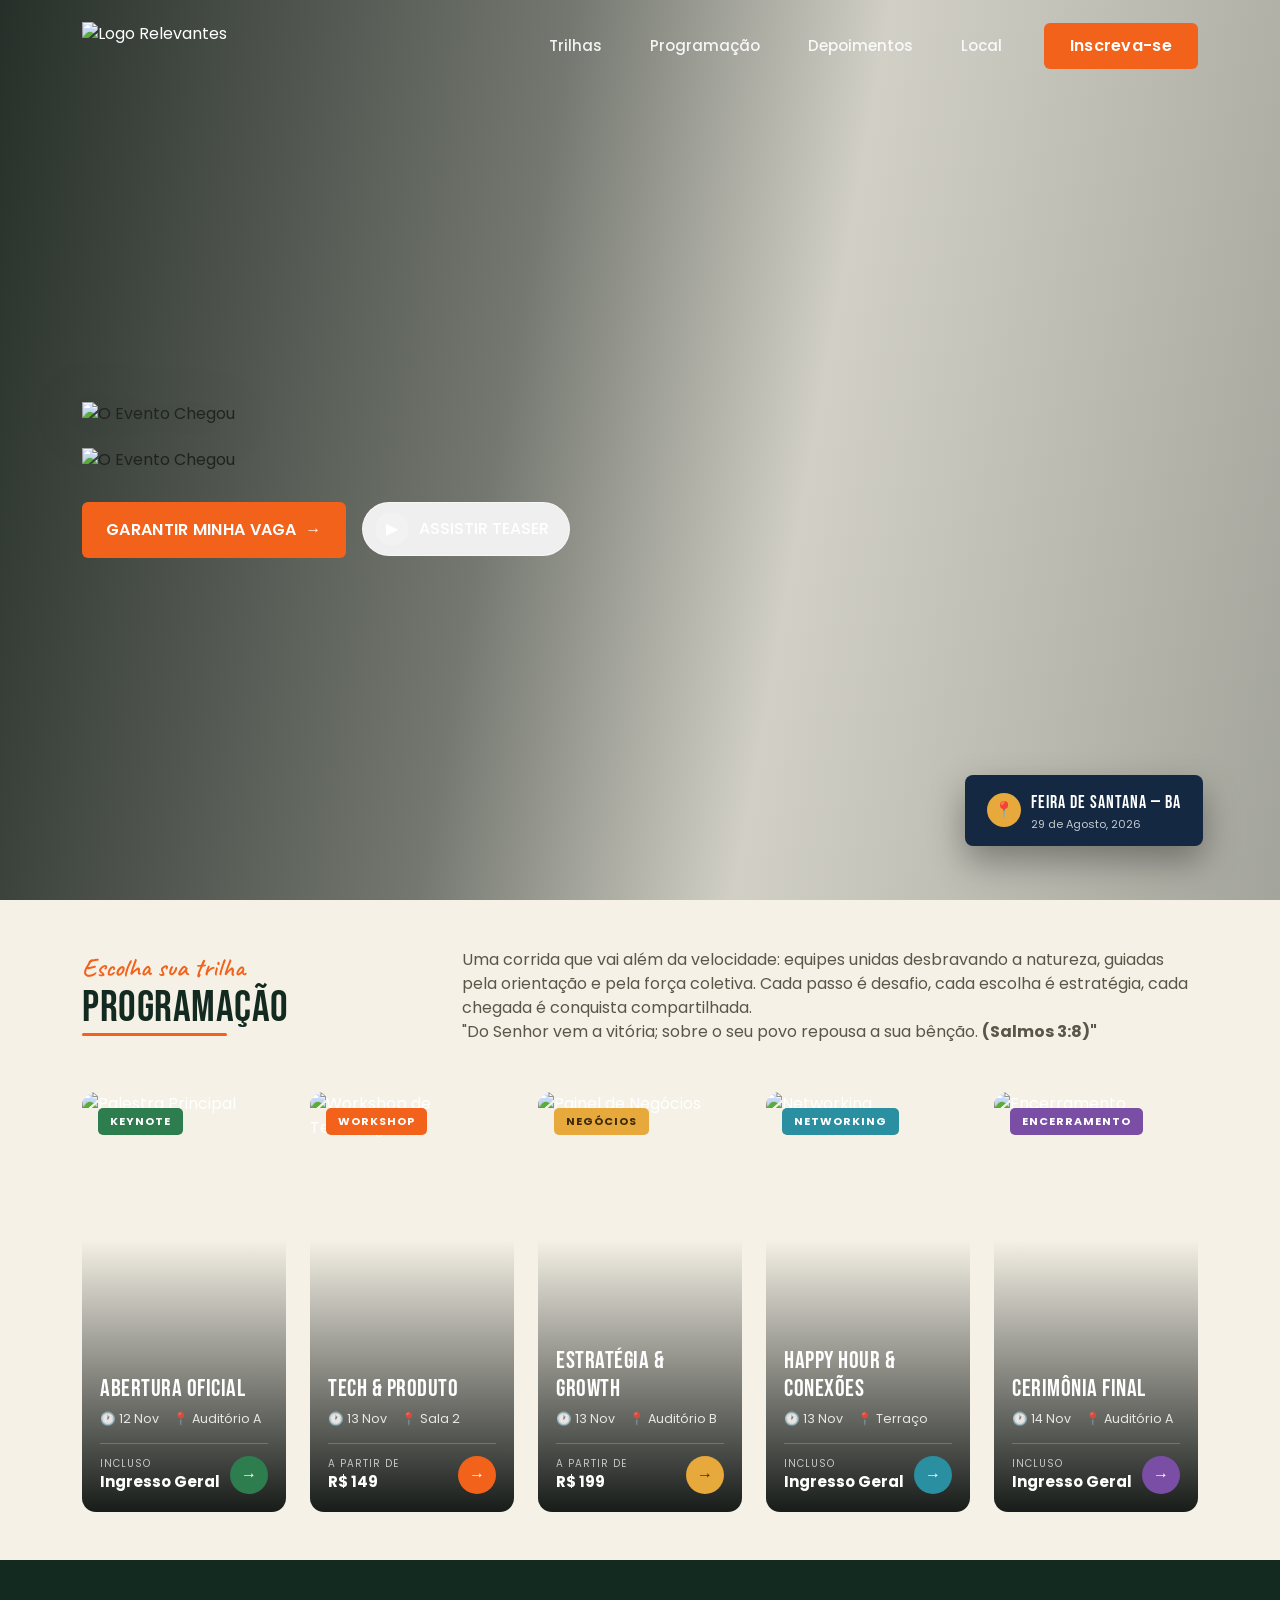
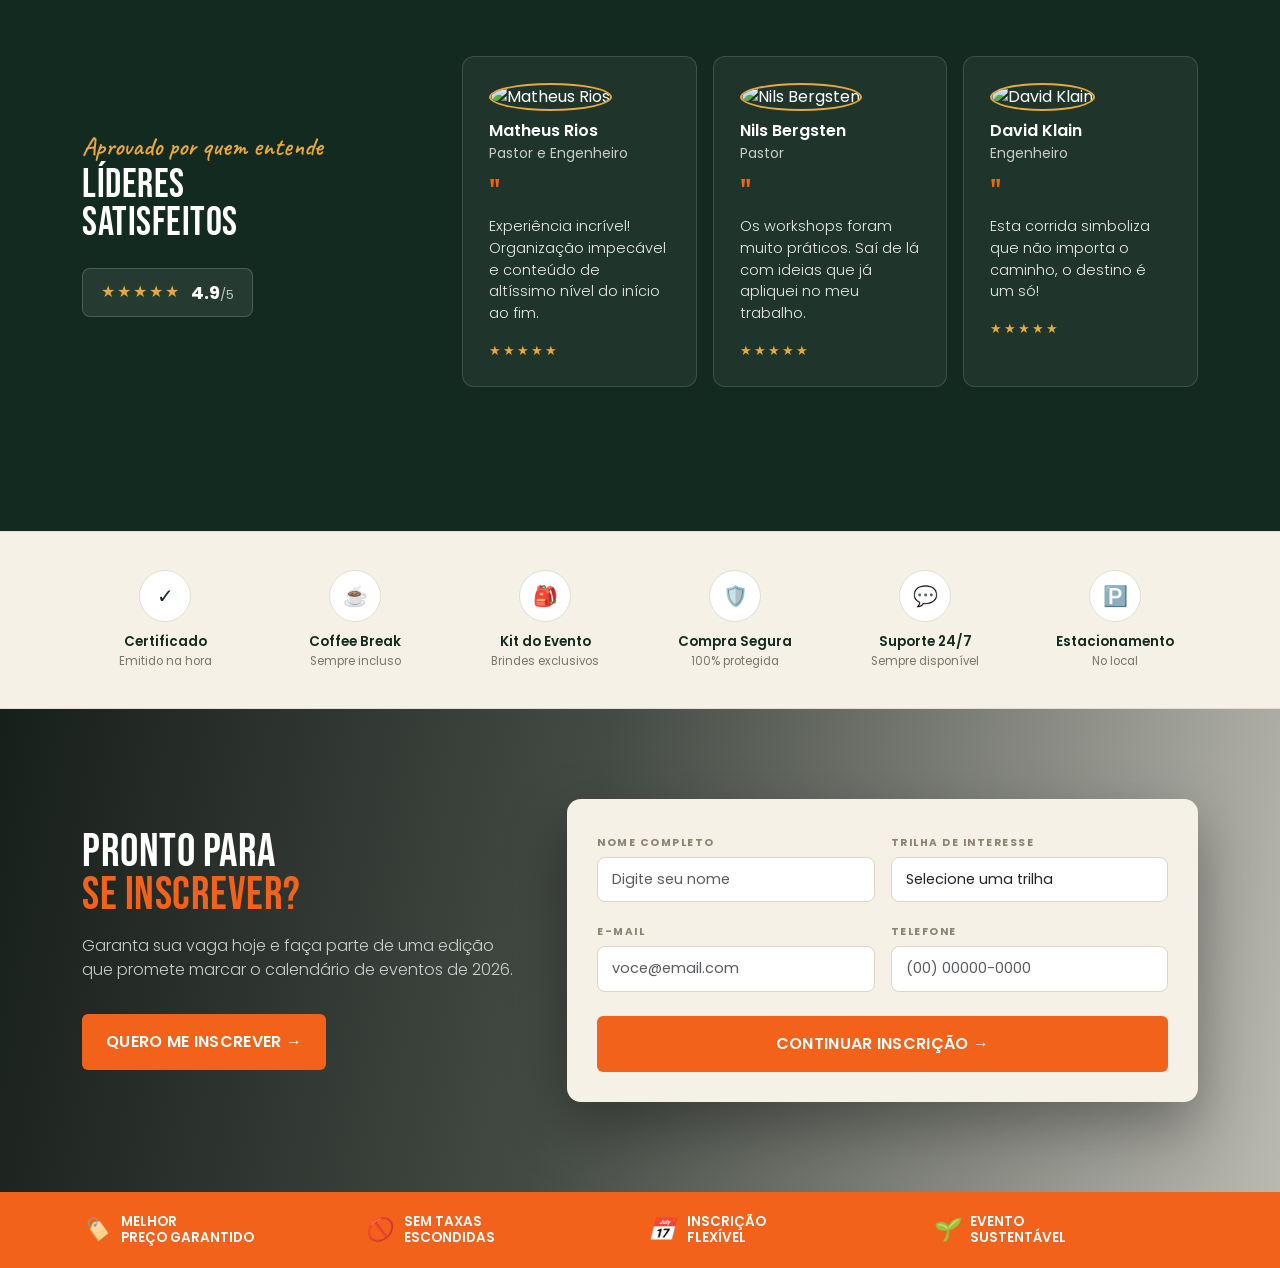
==== index.html @ 291a563e "Adiciona modal de video para o botao Assistir Teaser (play/pause automatico) e pasta assets/videos" ====
<!DOCTYPE html>
<html lang="pt-BR">

<head>
  <meta charset="UTF-8">
  <meta name="viewport" content="width=device-width, initial-scale=1.0">
  <link rel="icon" href="assets/icons/favicon32.png" type="image/x-icon">
  <title>Trilha Relevante 2026 — Inscrições Abertas</title>

  <link rel="preconnect" href="https://fonts.googleapis.com">
  <link
    href="https://fonts.googleapis.com/css2?family=Bebas+Neue&family=Poppins:ital,wght@0,300;0,400;0,500;0,600;0,700;0,800;1,500&family=Caveat:wght@600&display=swap"
    rel="stylesheet">

  <link href="https://cdn.jsdelivr.net/npm/bootstrap@5.3.3/dist/css/bootstrap.min.css" rel="stylesheet">

  <link rel="stylesheet" href="css/style.css">
</head>

<body>

  <!-- ============ NAVBAR ============ -->
  <nav class="navbar navbar-expand-lg navbar-custom">
    <div class="container d-flex align-items-center justify-content-between">
      <a href="#" class="brand-mark">
        <img src="assets/images/logo_r2_white.png" alt="Logo Relevantes" class="brand-logo">
      </a>

      <button class="navbar-toggler bg-light" type="button" data-bs-toggle="collapse" data-bs-target="#navMenu">
        <span class="navbar-toggler-icon"></span>
      </button>

      <div class="collapse navbar-collapse justify-content-end" id="navMenu">
        <ul class="navbar-nav align-items-lg-center gap-lg-1 mt-3 mt-lg-0">
          <li class="nav-item"><a class="nav-link nav-link-custom" href="#trilhas">Trilhas</a></li>
          <li class="nav-item"><a class="nav-link nav-link-custom" href="#programacao">Programação</a></li>
          <li class="nav-item"><a class="nav-link nav-link-custom" href="#depoimentos">Depoimentos</a></li>
          <li class="nav-item"><a class="nav-link nav-link-custom" href="#local">Local</a></li>
          <li class="nav-item mt-2 mt-lg-0 ms-lg-3">
            <button class="btn btn-orange" data-bs-toggle="modal" data-bs-target="#inscricaoModal">Inscreva-se</button>
          </li>
        </ul>
      </div>
    </div>
  </nav>

  <!-- ============ HERO ============ -->
  <header class="hero">

    <div class="container">
      <div class="row">
        <div class="col-lg-7">
          <img src="assets/images/title_bg.png" alt="O Evento Chegou" class="hero-title-img hero-visual-lg">
          <img src="assets/images/subtitle_bg.png" alt="O Evento Chegou" class="hero-subtitle-img hero-visual-lg">

          <div class="hero-bottom-group">
            <div class="location-pin">
              <div class="pin-dot">📍</div>
              <div>
                <div class="l1">Feira de Santana — BA</div>
                <div class="l2">29 de Agosto, 2026</div>
              </div>
            </div>
          </div>

          <div class="d-flex flex-wrap align-items-start gap-3 hero-cta-row">
            <button class="btn btn-orange px-4 py-3" data-bs-toggle="modal" data-bs-target="#inscricaoModal">
              GARANTIR MINHA VAGA &nbsp;→
            </button>
            <button type="button" class="btn-outline-cream" data-bs-toggle="modal" data-bs-target="#teaserModal">
              <span class="play-circle">▶</span> ASSISTIR TEASER
            </button>
          </div>
        </div>
      </div>
    </div>
  </header>

  <!-- ============ TRILHAS / TRACKS ============ -->
  <section id="trilhas" class="py-5 py-lg-5" style="padding-top:90px; padding-bottom:90px;">
    <div class="container">
      <div class="row align-items-end mb-5">
        <div class="col-lg-4">
          <span class="section-eyebrow">Escolha sua trilha</span>
          <h2 class="section-title">PROGRAMAÇÃO<span class="underline"></span></h2>
        </div>
        <div class="col-lg-8">
          <p class="mb-0 mt-3 mt-lg-0" style="color:#5a5648;">Uma corrida que vai além da velocidade: equipes unidas
            desbravando a natureza, guiadas pela orientação e pela força coletiva. Cada passo é desafio, cada escolha é
            estratégia, cada chegada é conquista compartilhada. <br>"Do Senhor vem a vitória; sobre o seu povo repousa a
            sua bênção. <strong>(Salmos 3:8)"</strong></p>
        </div>

      </div>

      <div class="row g-4">
        <div class="col-md-6 col-lg-4 col-xl">
          <div class="track-card">
            <img src="https://images.unsplash.com/photo-1540575467063-178a50c2df87?q=80&w=1200&auto=format&fit=crop"
              alt="Palestra Principal">
            <span class="track-tag" style="background:#2E7D4F;">KEYNOTE</span>
            <div class="track-body">
              <h4>Abertura Oficial</h4>
              <div class="track-meta"><span>🕐 12 Nov</span><span>📍 Auditório A</span></div>
              <div class="track-footer">
                <div>
                  <div class="price-label">Incluso</div>
                  <div class="price">Ingresso Geral</div>
                </div>
                <div class="track-go" style="background:#2E7D4F;">→</div>
              </div>
            </div>
          </div>
        </div>

        <div class="col-md-6 col-lg-4 col-xl">
          <div class="track-card">
            <img src="https://images.unsplash.com/photo-1531482615713-2afd69097998?q=80&w=1200&auto=format&fit=crop"
              alt="Workshop de Tecnologia">
            <span class="track-tag" style="background:var(--orange);">WORKSHOP</span>
            <div class="track-body">
              <h4>Tech & Produto</h4>
              <div class="track-meta"><span>🕐 13 Nov</span><span>📍 Sala 2</span></div>
              <div class="track-footer">
                <div>
                  <div class="price-label">A partir de</div>
                  <div class="price">R$ 149</div>
                </div>
                <div class="track-go" style="background:var(--orange);">→</div>
              </div>
            </div>
          </div>
        </div>

        <div class="col-md-6 col-lg-4 col-xl">
          <div class="track-card">
            <img src="https://images.unsplash.com/photo-1556761175-b413da4baf72?q=80&w=1200&auto=format&fit=crop"
              alt="Painel de Negócios">
            <span class="track-tag" style="background:var(--gold); color:#3a2c08;">NEGÓCIOS</span>
            <div class="track-body">
              <h4>Estratégia & Growth</h4>
              <div class="track-meta"><span>🕐 13 Nov</span><span>📍 Auditório B</span></div>
              <div class="track-footer">
                <div>
                  <div class="price-label">A partir de</div>
                  <div class="price">R$ 199</div>
                </div>
                <div class="track-go" style="background:var(--gold); color:#3a2c08;">→</div>
              </div>
            </div>
          </div>
        </div>

        <div class="col-md-6 col-lg-4 col-xl">
          <div class="track-card">
            <img src="https://images.unsplash.com/photo-1517245386807-bb43f82c33c4?q=80&w=1200&auto=format&fit=crop"
              alt="Networking">
            <span class="track-tag" style="background:#2A8FA0;">NETWORKING</span>
            <div class="track-body">
              <h4>Happy Hour & Conexões</h4>
              <div class="track-meta"><span>🕐 13 Nov</span><span>📍 Terraço</span></div>
              <div class="track-footer">
                <div>
                  <div class="price-label">Incluso</div>
                  <div class="price">Ingresso Geral</div>
                </div>
                <div class="track-go" style="background:#2A8FA0;">→</div>
              </div>
            </div>
          </div>
        </div>

        <div class="col-md-6 col-lg-4 col-xl">
          <div class="track-card">
            <img src="https://images.unsplash.com/photo-1475721027785-f74eccf877e2?q=80&w=1200&auto=format&fit=crop"
              alt="Encerramento">
            <span class="track-tag" style="background:#7B4EA6;">ENCERRAMENTO</span>
            <div class="track-body">
              <h4>Cerimônia Final</h4>
              <div class="track-meta"><span>🕐 14 Nov</span><span>📍 Auditório A</span></div>
              <div class="track-footer">
                <div>
                  <div class="price-label">Incluso</div>
                  <div class="price">Ingresso Geral</div>
                </div>
                <div class="track-go" style="background:#7B4EA6;">→</div>
              </div>
            </div>
          </div>
        </div>
      </div>
    </div>
  </section>

  <!-- ============ TRUST / DEPOIMENTOS ============ -->
  <section id="depoimentos" class="trust-section py-5">
    <div class="inner container py-5">
      <div class="row align-items-center mb-5">
        <div class="col-lg-4 mb-4 mb-lg-0">
          <span class="section-eyebrow" style="color:var(--gold);">Aprovado por quem entende</span>
          <h2 class="display-font" style="font-size:40px;">LÍDERES<br>SATISFEITOS</h2>
          <div class="trust-rating">
            <span class="stars">★★★★★</span>
            <span class="score">4.9<small>/5</small></span>
          </div>
        </div>

        <div class="col-lg-8">
          <div class="row g-3">
            <div class="col-md-4">
              <div class="testi-card">
                <img src="assets/images/img_2.jpg" alt="Matheus Rios">
                <div class="fw-semibold mt-2">Matheus Rios</div>
                <div class="small opacity-75">Pastor e Engenheiro</div>
                <span class="quote-mark">"</span>
                <p>Experiência incrível! Organização impecável e conteúdo de altíssimo nível do início ao fim.</p>
                <div class="stars-sm">★★★★★</div>
              </div>
            </div>
            <div class="col-md-4">
              <div class="testi-card">
                <img src="assets/images/img_3.jpg" alt="Nils Bergsten">
                <div class="fw-semibold mt-2">Nils Bergsten</div>
                <div class="small opacity-75">Pastor</div>
                <span class="quote-mark">"</span>
                <p>Os workshops foram muito práticos. Saí de lá com ideias que já apliquei no meu trabalho.</p>
                <div class="stars-sm">★★★★★</div>
              </div>
            </div>
            <div class="col-md-4">
              <div class="testi-card">
                <img src="assets/images/img_1.png" alt="David Klain">
                <div class="fw-semibold mt-2">David Klain</div>
                <div class="small opacity-75">Engenheiro</div>
                <span class="quote-mark">"</span>
                <p>Esta corrida simboliza que não importa o caminho, o destino é um só!</p>
                <div class="stars-sm">★★★★★</div>
              </div>
            </div>
          </div>
        </div>
      </div>
    </div>
  </section>

  <!-- ============ INFO BAR ============ -->
  <section class="info-bar">
    <div class="container">
      <div class="row g-4 text-center">
        <div class="col-6 col-md-2">
          <div class="info-item">
            <div class="ic">✓</div>
            <div class="lbl">Certificado</div>
            <div class="sub">Emitido na hora</div>
          </div>
        </div>
        <div class="col-6 col-md-2">
          <div class="info-item">
            <div class="ic">☕</div>
            <div class="lbl">Coffee Break</div>
            <div class="sub">Sempre incluso</div>
          </div>
        </div>
        <div class="col-6 col-md-2">
          <div class="info-item">
            <div class="ic">🎒</div>
            <div class="lbl">Kit do Evento</div>
            <div class="sub">Brindes exclusivos</div>
          </div>
        </div>
        <div class="col-6 col-md-2">
          <div class="info-item">
            <div class="ic">🛡️</div>
            <div class="lbl">Compra Segura</div>
            <div class="sub">100% protegida</div>
          </div>
        </div>
        <div class="col-6 col-md-2">
          <div class="info-item">
            <div class="ic">💬</div>
            <div class="lbl">Suporte 24/7</div>
            <div class="sub">Sempre disponível</div>
          </div>
        </div>
        <div class="col-6 col-md-2">
          <div class="info-item">
            <div class="ic">🅿️</div>
            <div class="lbl">Estacionamento</div>
            <div class="sub">No local</div>
          </div>
        </div>
      </div>
    </div>
  </section>

  <!-- ============ FINAL CTA ============ -->
  <section id="local" class="final-cta">
    <div class="container">
      <div class="row align-items-center g-5">
        <div class="col-lg-5">
          <h2>PRONTO PARA<br><span class="accent">SE INSCREVER?</span></h2>
          <p class="opacity-75 mt-3" style="font-weight:300;">Garanta sua vaga hoje e faça parte de uma edição que
            promete marcar o calendário de eventos de 2026.</p>
          <button class="btn btn-orange px-4 py-3 mt-3" data-bs-toggle="modal" data-bs-target="#inscricaoModal">
            QUERO ME INSCREVER →
          </button>
        </div>

        <div class="col-lg-7">
          <div class="register-panel">
            <div class="row g-3">
              <div class="col-md-6">
                <label>Nome completo</label>
                <input type="text" class="form-control" placeholder="Digite seu nome">
              </div>
              <div class="col-md-6">
                <label>Trilha de interesse</label>
                <select class="form-select">
                  <option selected>Selecione uma trilha</option>
                  <option>Keynote — Abertura Oficial</option>
                  <option>Workshop — Tech & Produto</option>
                  <option>Negócios — Estratégia & Growth</option>
                  <option>Networking — Happy Hour</option>
                </select>
              </div>
              <div class="col-md-6">
                <label>E-mail</label>
                <input type="email" class="form-control" placeholder="voce@email.com">
              </div>
              <div class="col-md-6">
                <label>Telefone</label>
                <input type="tel" class="form-control" placeholder="(00) 00000-0000">
              </div>
              <div class="col-12">
                <button type="button" class="btn btn-orange w-100 py-3 mt-2" data-bs-toggle="modal"
                  data-bs-target="#inscricaoModal">
                  CONTINUAR INSCRIÇÃO →
                </button>
              </div>
            </div>
          </div>
        </div>
      </div>
    </div>
  </section>

  <!-- ============ FOOTER STRIP ============ -->
  <footer class="footer-strip">
    <div class="container">
      <div class="row g-3">
        <div class="col-6 col-md-3">
          <div class="fs-item"><i>🏷️</i> MELHOR<br>PREÇO GARANTIDO</div>
        </div>
        <div class="col-6 col-md-3">
          <div class="fs-item"><i>🚫</i> SEM TAXAS<br>ESCONDIDAS</div>
        </div>
        <div class="col-6 col-md-3">
          <div class="fs-item"><i>📅</i> INSCRIÇÃO<br>FLEXÍVEL</div>
        </div>
        <div class="col-6 col-md-3">
          <div class="fs-item"><i>🌱</i> EVENTO<br>SUSTENTÁVEL</div>
        </div>
      </div>
    </div>
  </footer>

  <!-- ============ MODAL: INSCRIÇÃO ============ -->
  <div class="modal fade" id="inscricaoModal" tabindex="-1" aria-hidden="true">
    <div class="modal-dialog modal-dialog-centered modal-lg">
      <div class="modal-content event-modal">
        <div class="modal-header-custom d-flex justify-content-between align-items-start">
          <div>
            <h3>GARANTA SUA VAGA</h3>
            <p>Preencha os dados abaixo para concluir sua inscrição na Corrida Relevante.</p>
          </div>
          <button type="button" class="btn-close" data-bs-dismiss="modal" aria-label="Fechar"></button>
        </div>

        <div class="modal-body-custom">

          <div class="alert alert-success" id="successAlert">
            Inscrição enviada com sucesso! Em breve você receberá a confirmação por e-mail.
          </div>

          <form id="formInscricao" class="row g-3" novalidate>
            <div class="col-md-6">
              <label>Nome completo</label>
              <input type="text" class="form-control" name="nome" required>
              <div class="invalid-feedback">Informe seu nome completo.</div>
            </div>
            <div class="col-md-6">
              <label>E-mail</label>
              <input type="email" class="form-control" name="email" required>
              <div class="invalid-feedback">Informe um e-mail válido.</div>
            </div>
            <div class="col-md-6">
              <label>Telefone / WhatsApp</label>
              <input type="tel" class="form-control" name="telefone" placeholder="(00) 00000-0000" required>
              <div class="invalid-feedback">Informe um telefone válido.</div>
            </div>
            <div class="col-md-6">
              <label>Conexão</label>
              <input type="text" class="form-control" name="empresa">
            </div>
            <div class="col-md-6">
              <label>Trilha de interesse</label>
              <select class="form-select" name="trilha" required>
                <option value="" selected disabled>Selecione uma trilha</option>
                <option>Keynote — Abertura Oficial</option>
                <option>Workshop — Tech & Produto</option>
                <option>Negócios — Estratégia & Growth</option>
                <option>Networking — Happy Hour</option>
                <option>Cerimônia de Encerramento</option>
              </select>
              <div class="invalid-feedback">Selecione uma trilha.</div>
            </div>
            <div class="col-md-6">
              <label>Como conheceu o evento?</label>
              <select class="form-select" name="origem">
                <option value="" selected disabled>Selecione uma opção</option>
                <option>Instagram</option>
                <option>LinkedIn</option>
                <option>Indicação de amigo</option>
                <option>Google</option>
                <option>Outro</option>
              </select>
            </div>
            <div class="col-12">
              <label>Mensagem (opcional)</label>
              <textarea class="form-control" name="mensagem" rows="2"
                placeholder="Conte um pouco sobre suas expectativas para o evento"></textarea>
            </div>
            <div class="col-12">
              <div class="form-check">
                <input class="form-check-input" type="checkbox" id="termos" required>
                <label class="form-check-label" for="termos">
                  Concordo em receber comunicações sobre o evento e aceito os termos de uso.
                </label>
                <div class="invalid-feedback">É necessário aceitar os termos para continuar.</div>
              </div>
            </div>
            <div class="col-12">
              <button type="submit" class="btn btn-orange w-100 py-3 fw-semibold">
                CONFIRMAR INSCRIÇÃO →
              </button>
            </div>
          </form>
        </div>
      </div>
    </div>
  </div>

  <!-- ============ MODAL: TEASER (VÍDEO) ============ -->
  <div class="modal fade" id="teaserModal" tabindex="-1" aria-hidden="true">
    <div class="modal-dialog modal-dialog-centered modal-xl">
      <div class="modal-content teaser-modal">
        <button type="button" class="btn-close teaser-close" data-bs-dismiss="modal" aria-label="Fechar"></button>
        <div class="ratio ratio-16x9">
          <video
            id="teaserVideo"
            controls
            playsinline
            preload="metadata"
            poster="assets/images/teaser_thumb.jpg">
            <source src="assets/videos/teaser.mp4" type="video/mp4">
            Seu navegador não suporta vídeo em HTML5.
          </video>
        </div>
      </div>
    </div>
  </div>

  <script src="https://cdn.jsdelivr.net/npm/bootstrap@5.3.3/dist/js/bootstrap.bundle.min.js"></script>
  <script src="js/config.js"></script>
  <script src="js/script.js"></script>

</body>

</html>
---- css/style.css ----
:root{
    --forest:#132A20;
    --forest-2:#0E2119;
    --blue-forrest: #142841;
    --cream:#F5F1E6;
    --orange:#F2621A;
    --orange-dark:#D9520F;
    --gold:#E7A83C;
    --charcoal:#20241F;
    --line: rgba(255,255,255,.14);
  }

  *{box-sizing:border-box;}

  body{
    font-family:'Poppins', sans-serif;
    color:var(--charcoal);
    background:var(--cream);
    overflow-x:hidden;
  }

  h1,h2,h3, .display-font{
    font-family:'Bebas Neue', sans-serif;
    letter-spacing:.5px;
    line-height:.95;
  }

  .script-font{
    font-family:'Caveat', cursive;
  }

  a{ text-decoration:none; }

  /* ===== NAVBAR ===== */
  .navbar-custom{
    position:absolute;
    top:0; left:0; right:0;
    z-index:50;
    padding:22px 0;
  }
  .navbar-custom .container{
    position:relative;
  }
  .navbar-custom .brand-mark{
    display:flex; align-items:center; gap:10px;
    color:#fff;
  }
  .navbar-custom .brand-logo{
    height:48px;
    width:auto;
    object-fit:contain;
  }
  .nav-link-custom{
    color:#fff !important;
    font-weight:500;
    font-size:15px;
    margin:0 14px;
    opacity:.9;
    transition:.2s;
  }
  .nav-link-custom:hover{ opacity:1; color:var(--gold) !important; }

  .btn-orange{
    background:var(--orange);
    border:none;
    color:#fff;
    font-weight:600;
    padding:11px 26px;
    border-radius:6px;
    transition:.25s;
    letter-spacing:.3px;
  }
  .btn-orange:hover{ background:var(--orange-dark); color:#fff; transform:translateY(-1px); }

  .btn-outline-cream{
    border:1.5px solid rgba(255,255,255,.55);
    color:#fff;
    border-radius:50px;
    padding:9px 20px 9px 12px;
    font-weight:500;
    display:inline-flex;
    align-items:center;
    gap:10px;
    transition:.25s;
  }
  .btn-outline-cream:hover{ border-color:#fff; background:rgba(255,255,255,.08); color:#fff; }
  .play-circle{
    width:34px; height:34px; border-radius:50%;
    background:rgba(255,255,255,.15);
    display:flex; align-items:center; justify-content:center;
  }

  /* ===== HERO ===== */
  .hero{
    position:relative;
    min-height:100vh;
    background:
      linear-gradient(100deg, rgba(10,20,15,.88) 0%, rgba(10,20,15,.55) 40%, rgba(10,20,15,.15) 62%, rgba(10,20,15,.35) 100%),
      url('../assets/images/bg_header2.gif') center/cover no-repeat;
    display:flex;
    align-items:center;
    padding-top:120px;
    padding-bottom:60px;
  }

  .hero-badge{
    position:absolute;
    top:130px; right:6%;
    width:150px; height:150px;
    background:var(--orange);
    border-radius:50%;
    display:flex; align-items:center; justify-content:center;
    text-align:center;
    color:#fff;
    font-family:'Bebas Neue', sans-serif;
    font-size:24px;
    line-height:1.05;
    transform:rotate(-8deg);
    box-shadow:0 15px 35px rgba(0,0,0,.35);
  }
  .hero-badge span{ font-family:'Poppins',sans-serif; font-size:11px; letter-spacing:2px; font-weight:600; display:block; margin-bottom:2px;}

  .hero-title-img{
    max-width:100%;
    width:clamp(320px, 42vw, 620px);
    height:auto;
    display:block;
    filter:drop-shadow(0 4px 24px rgba(0,0,0,.3));
    margin-bottom:0;
  }
  .hero-subtitle-img{
    max-width:100%;
    width:clamp(260px, 30vw, 420px);
    height:auto;
    display:block;
    margin:22px 0 30px;
  }

  /* Imagens do título/subtítulo do hero: visíveis só em telas grandes (>=992px) */
  .hero-visual-lg{ display:none; }

  @media (min-width:992px){
    .hero-visual-lg{ display:block; }
  }

  .hero-feature{
    display:flex; align-items:flex-start; gap:10px;
    color:#fff;
    max-width:210px;
  }
  .hero-feature .icon-ring{
    width:38px; height:38px;
    border:1.5px solid rgba(255,255,255,.5);
    border-radius:50%;
    display:flex; align-items:center; justify-content:center;
    flex-shrink:0;
    font-size:15px;
  }
  .hero-feature .ft-title{ font-weight:600; font-size:14px; }
  .hero-feature .ft-sub{ font-size:12px; opacity:.75; }

  .location-pin{
    position:absolute;
    bottom:6%; right:6%;
    background:var(--blue-forrest);
    color:#fff;
    padding:14px 22px;
    border-radius:8px;
    display:flex; align-items:center; gap:10px;
    box-shadow:0 15px 35px rgba(0,0,0,.35);
  }
  .location-pin .pin-dot{
    width:34px;height:34px;background:var(--gold); border-radius:50%;
    display:flex;align-items:center;justify-content:center; color:var(--forest-2); font-size:16px;
  }
  .location-pin .l1{ font-family:'Bebas Neue',sans-serif; font-size:18px; letter-spacing:1px;}
  .location-pin .l2{ font-size:11px; opacity:.75; }

  /* ===== TRACKS SECTION ===== */
  .section-eyebrow{
    color:var(--orange);
    font-family:'Caveat', cursive;
    font-size:26px;
    font-weight:600;
    margin-bottom:-6px;
  }
  .section-title{
    font-size:44px;
    color:var(--forest);
    position:relative;
    display:inline-block;
  }
  .section-title .underline{
    display:block;
    width:70%;
    height:3px;
    background:var(--orange);
    border-radius:3px;
    margin-top:4px;
  }

  .btn-view-all{
    background:var(--forest);
    color:#fff;
    padding:13px 26px;
    border-radius:6px;
    font-weight:600;
    font-size:14px;
    display:inline-flex;
    align-items:center;
    gap:10px;
    transition:.25s;
  }
  .btn-view-all:hover{ background:var(--forest-2); color:#fff; }

  .track-card{
    position:relative;
    border-radius:14px;
    overflow:hidden;
    height:420px;
    display:flex;
    align-items:flex-end;
    color:#fff;
    isolation:isolate;
  }
  .track-card img{
    position:absolute; inset:0;
    width:100%; height:100%;
    object-fit:cover;
    z-index:-2;
    transition:transform .5s ease;
  }
  .track-card:hover img{ transform:scale(1.08); }
  .track-card::after{
    content:'';
    position:absolute; inset:0;
    background:linear-gradient(180deg, rgba(0,0,0,0) 35%, rgba(5,10,8,.92) 100%);
    z-index:-1;
  }
  .track-tag{
    position:absolute;
    top:16px; left:16px;
    padding:5px 12px;
    border-radius:5px;
    font-size:11px;
    font-weight:700;
    letter-spacing:1px;
    text-transform:uppercase;
    color:#fff;
  }
  .track-body{ padding:18px; width:100%; }
  .track-body h4{
    font-family:'Bebas Neue', sans-serif;
    font-size:24px;
    letter-spacing:.5px;
    margin-bottom:6px;
  }
  .track-meta{
    font-size:12.5px;
    opacity:.85;
    display:flex;
    gap:14px;
    margin-bottom:14px;
  }
  .track-footer{
    display:flex;
    align-items:center;
    justify-content:space-between;
    border-top:1px solid rgba(255,255,255,.2);
    padding-top:12px;
  }
  .track-footer .price-label{ font-size:10px; opacity:.7; text-transform:uppercase; letter-spacing:1px;}
  .track-footer .price{ font-weight:700; font-size:15px; }
  .track-go{
    width:38px; height:38px;
    border-radius:50%;
    display:flex; align-items:center; justify-content:center;
    color:#fff;
    flex-shrink:0;
    transition:.2s;
  }
  .track-card:hover .track-go{ transform:translateX(3px); }

  /* ===== TRUST / TESTIMONIALS ===== */
  .trust-section{
    background:var(--forest);
    color:#fff;
    position:relative;
  }
  .trust-section::before{
    content:'';
    position:absolute; inset:0;
    background:url('https://images.unsplash.com/photo-1540039155733-5bb30b53aa14?q=80&w=1974&auto=format&fit=crop') center/cover;
    opacity:.10;
  }
  .trust-section .inner{ position:relative; z-index:1; }
  .trust-rating{
    display:inline-flex;
    align-items:center;
    gap:10px;
    background:rgba(255,255,255,.08);
    border:1px solid rgba(255,255,255,.18);
    padding:10px 18px;
    border-radius:8px;
    margin-top:18px;
  }
  .trust-rating .stars{ color:var(--gold); letter-spacing:2px; }
  .trust-rating .score{ font-weight:700; font-size:18px; }
  .trust-rating .score small{ font-weight:400; font-size:13px; opacity:.7;}

  .testi-card{
    background:rgba(255,255,255,.05);
    border:1px solid var(--line);
    border-radius:12px;
    padding:26px;
    height:100%;
  }
  .testi-card img{
    width:48px; height:48px;
    border-radius:50%;
    object-fit:cover;
    border:2px solid var(--gold);
  }
  .testi-card .quote-mark{
    color:var(--orange);
    font-family:'Bebas Neue',sans-serif;
    font-size:34px;
    line-height:1;
    display:block;
    margin:12px 0 6px;
  }
  .testi-card p{ font-size:14.5px; opacity:.9; font-weight:300; }
  .testi-card .stars-sm{ color:var(--gold); font-size:13px; letter-spacing:2px; margin-top:10px; }

  /* ===== INFO BAR ===== */
  .info-bar{
    background:var(--cream);
    border-top:1px solid #e4ded0;
    border-bottom:1px solid #e4ded0;
    padding:38px 0;
  }
  .info-item{
    text-align:center;
  }
  .info-item .ic{
    width:52px;height:52px;
    border-radius:50%;
    background:#fff;
    border:1px solid #e4ded0;
    display:flex;align-items:center;justify-content:center;
    margin:0 auto 10px;
    color:var(--forest);
    font-size:20px;
  }
  .info-item .lbl{ font-weight:600; font-size:13.5px; color:var(--forest); }
  .info-item .sub{ font-size:11.5px; color:#7a7568; }

  /* ===== FINAL CTA / REGISTER ===== */
  .final-cta{
    position:relative;
    background:
      linear-gradient(100deg, rgba(9,18,14,.94) 0%, rgba(9,18,14,.75) 45%, rgba(9,18,14,.25) 100%),
      url('https://images.unsplash.com/photo-1519681393784-d120267933ba?q=80&w=2070&auto=format&fit=crop') center/cover;
    padding:90px 0;
    color:#fff;
  }
  .final-cta h2{
    font-size:46px;
  }
  .final-cta .accent{ color:var(--orange); }

  .register-panel{
    background:var(--cream);
    color:var(--charcoal);
    border-radius:14px;
    padding:30px;
    box-shadow:0 25px 60px rgba(0,0,0,.35);
  }
  .register-panel label{
    font-size:10.5px;
    font-weight:700;
    letter-spacing:1.5px;
    text-transform:uppercase;
    color:#8a8470;
    margin-bottom:6px;
  }
  .register-panel .form-control, .register-panel .form-select{
    border:1px solid #ddd5c0;
    border-radius:8px;
    padding:11px 14px;
    font-size:14.5px;
    background:#fff;
  }
  .register-panel .form-control:focus, .register-panel .form-select:focus{
    border-color:var(--orange);
    box-shadow:0 0 0 .2rem rgba(242,98,26,.15);
  }

  .footer-strip{
    background:var(--orange);
    color:#fff;
    padding:22px 0;
  }
  .footer-strip .fs-item{
    display:flex; align-items:center; gap:12px;
    font-weight:600;
    font-size:13.5px;
    line-height:1.2;
  }
  .footer-strip .fs-item i{ font-size:22px; }

  /* ===== MODAL ===== */
  .modal-content.event-modal{
    border:none;
    border-radius:16px;
    overflow:hidden;
  }
  .modal-header-custom{
    background:var(--forest);
    color:#fff;
    padding:26px 30px;
    position:relative;
  }
  .modal-header-custom h3{ font-size:32px; margin-bottom:2px; }
  .modal-header-custom p{ font-size:13.5px; opacity:.8; margin:0; font-weight:300;}
  .modal-header-custom .btn-close{ filter:invert(1); }
  .modal-body-custom{ padding:30px; background:#fff; }
  .modal-body-custom label{
    font-size:11px; font-weight:700; letter-spacing:1px; text-transform:uppercase; color:#8a8470;
    margin-bottom:6px;
  }
  .modal-body-custom .form-control, .modal-body-custom .form-select{
    border:1px solid #e2ddd0;
    border-radius:8px;
    padding:11px 14px;
  }
  .modal-body-custom .form-control:focus, .modal-body-custom .form-select:focus{
    border-color:var(--orange);
    box-shadow:0 0 0 .2rem rgba(242,98,26,.15);
  }
  .form-check-label{ font-size:13px; color:#666; }

  #successAlert{ display:none; }

  /* ===== MODAL: TEASER (VÍDEO) ===== */
  .teaser-modal{
    background:#000;
    border:none;
    border-radius:14px;
    overflow:hidden;
  }
  .teaser-modal video{
    width:100%;
    height:100%;
    object-fit:contain;
    background:#000;
  }
  .teaser-close{
    position:absolute;
    top:14px;
    right:14px;
    z-index:10;
    background:rgba(0,0,0,.55) !important;
    border-radius:50%;
    width:36px; height:36px;
    opacity:1;
    filter:invert(1);
  }

  @media (max-width:991px){
    .navbar-custom .navbar-collapse{
      position:absolute;
      top:calc(100% + 10px);
      right:0;
      left:auto;
      width:240px;
      background:var(--forest-2);
      border:1px solid rgba(255,255,255,.15);
      border-radius:10px;
      padding:18px 20px;
      box-shadow:0 15px 35px rgba(0,0,0,.4);
    }
    .navbar-custom .navbar-nav{
      align-items:flex-start !important;
    }
    .navbar-custom .nav-link-custom{
      margin:0;
      padding:6px 0;
    }
    .navbar-custom .navbar-nav li{
      width:100%;
    }

    .hero{
      background: url('../assets/images/bg_mobile2.gif') center/cover no-repeat;
        display:flex;
        flex-direction:column;
        justify-content:flex-end;
        align-items:center;
        padding-top:140px;
        padding-bottom:50px;
        text-align:center;
    }
    
    .hero-title-img{ margin:0 auto; }

    .hero-bottom-group{
      display:flex;
      flex-direction:column;
      align-items:stretch;
      gap:40px;
      width:100%;
    }
    .location-pin{
      position:static;
      margin:0;
      align-self:flex-end;
    }
    .hero-cta-row{
      flex-direction:column;
      align-items:flex-start;
      justify-content:flex-start;
      width:100%;
    }

    .hero-badge{ top:110px; bottom:auto; right:20px; width:90px;height:90px; font-size:16px;}
    
    .hero-feature{ margin:0 auto 14px; }
    .final-cta h2{ font-size:34px; }
  }
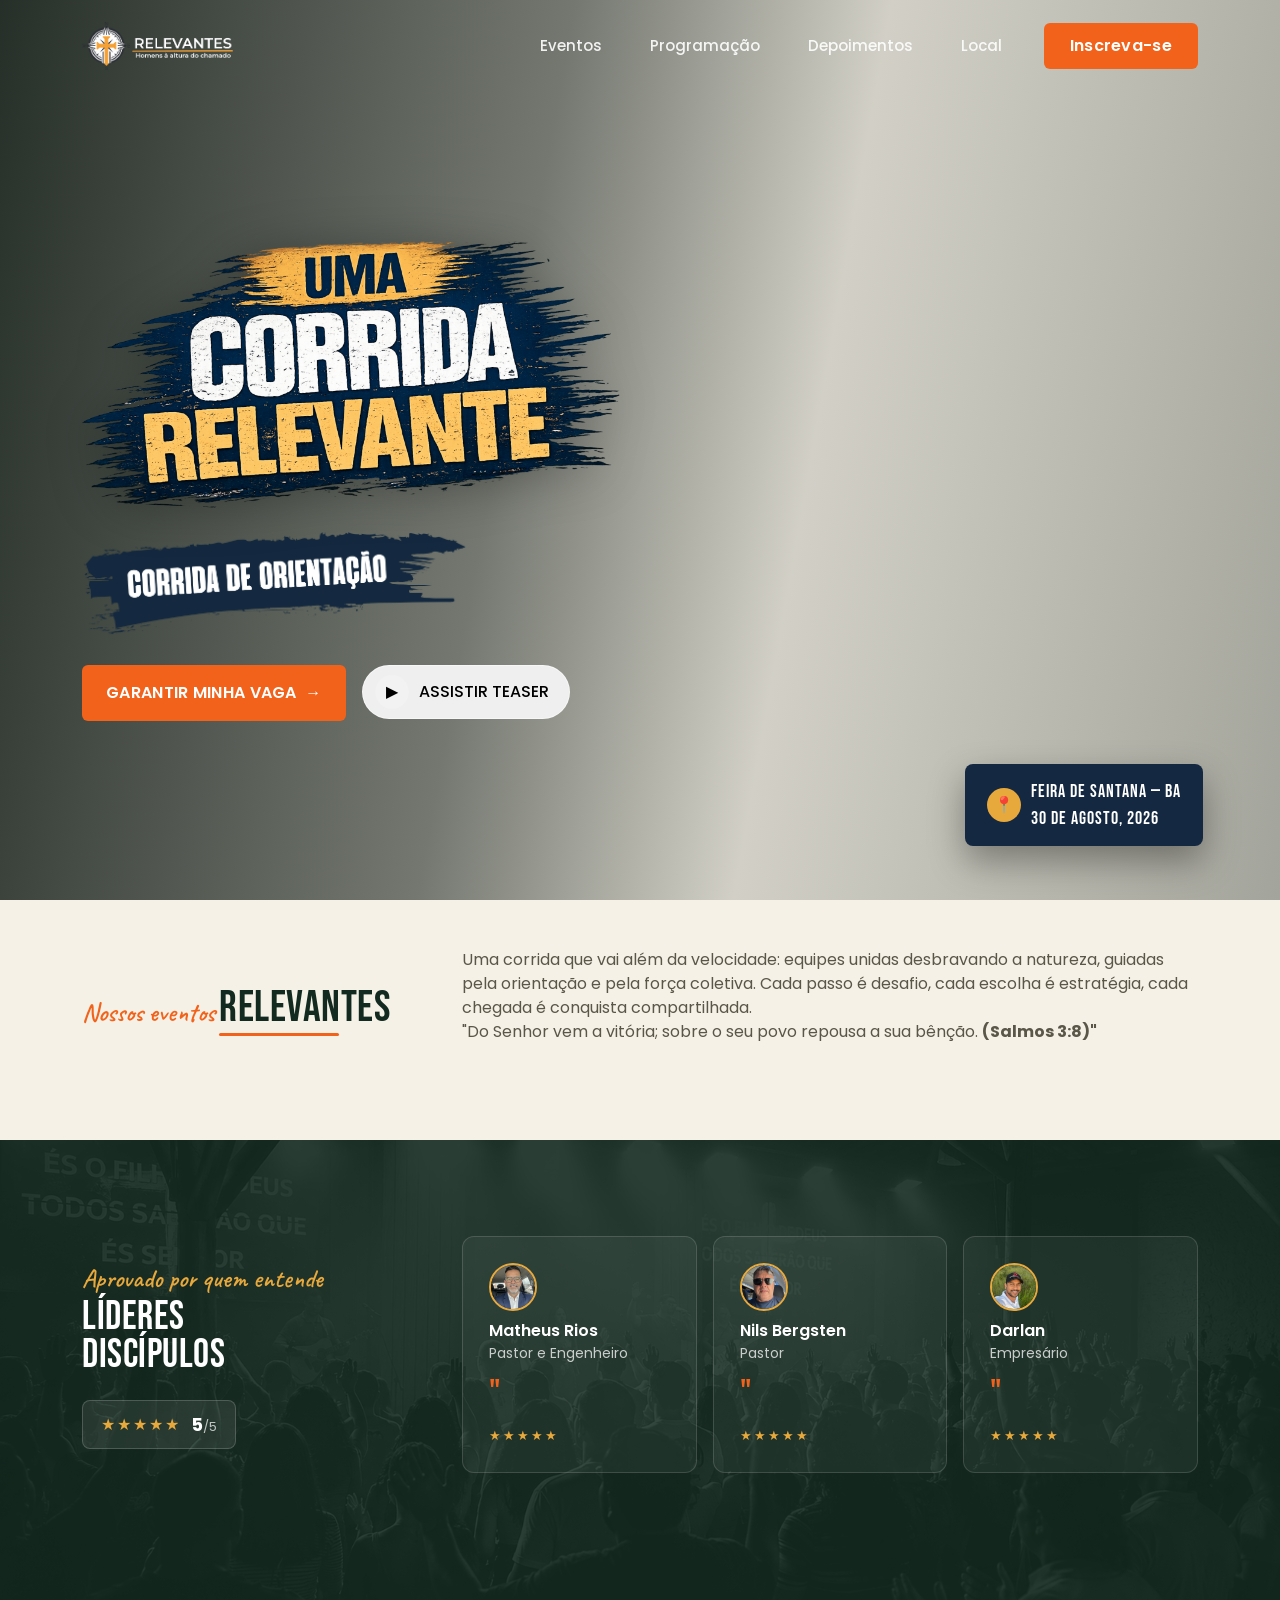
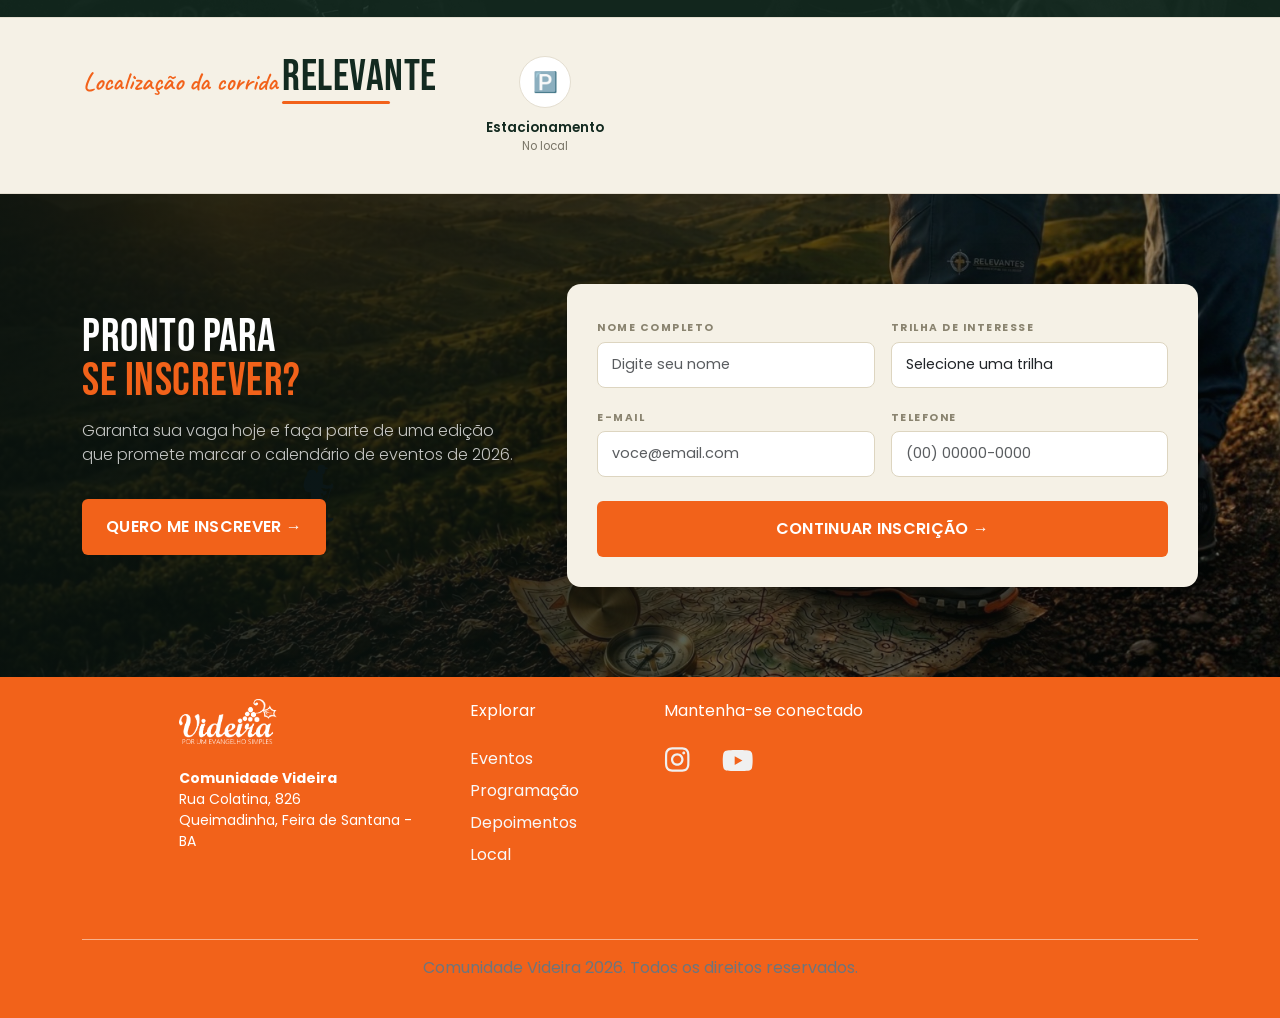
==== commit 9c1d6630: "first commit" ====
--- a/index.html
+++ b/index.html
@@ -32,7 +32,7 @@
 
       <div class="collapse navbar-collapse justify-content-end" id="navMenu">
         <ul class="navbar-nav align-items-lg-center gap-lg-1 mt-3 mt-lg-0">
-          <li class="nav-item"><a class="nav-link nav-link-custom" href="#trilhas">Trilhas</a></li>
+          <li class="nav-item"><a class="nav-link nav-link-custom" href="#eventos">Eventos</a></li>
           <li class="nav-item"><a class="nav-link nav-link-custom" href="#programacao">Programação</a></li>
           <li class="nav-item"><a class="nav-link nav-link-custom" href="#depoimentos">Depoimentos</a></li>
           <li class="nav-item"><a class="nav-link nav-link-custom" href="#local">Local</a></li>
@@ -58,7 +58,7 @@
               <div class="pin-dot">📍</div>
               <div>
                 <div class="l1">Feira de Santana — BA</div>
-                <div class="l2">29 de Agosto, 2026</div>
+                <div class="l1">30 de Agosto, 2026</div>
               </div>
             </div>
           </div>
@@ -77,12 +77,12 @@
   </header>
 
   <!-- ============ TRILHAS / TRACKS ============ -->
-  <section id="trilhas" class="py-5 py-lg-5" style="padding-top:90px; padding-bottom:90px;">
+  <section id="eventos" class="py-5 py-lg-5" style="padding-top:90px; padding-bottom:90px;">
     <div class="container">
       <div class="row align-items-end mb-5">
         <div class="col-lg-4">
-          <span class="section-eyebrow">Escolha sua trilha</span>
-          <h2 class="section-title">PROGRAMAÇÃO<span class="underline"></span></h2>
+          <span class="section-eyebrow">Nossos eventos</span>
+          <h2 class="section-title">RELEVANTES<span class="underline"></span></h2>
         </div>
         <div class="col-lg-8">
           <p class="mb-0 mt-3 mt-lg-0" style="color:#5a5648;">Uma corrida que vai além da velocidade: equipes unidas
@@ -90,9 +90,8 @@
             estratégia, cada chegada é conquista compartilhada. <br>"Do Senhor vem a vitória; sobre o seu povo repousa a
             sua bênção. <strong>(Salmos 3:8)"</strong></p>
         </div>
-
-      </div>
-
+      </div>
+      <!--
       <div class="row g-4">
         <div class="col-md-6 col-lg-4 col-xl">
           <div class="track-card">
@@ -189,6 +188,7 @@
           </div>
         </div>
       </div>
+-->
     </div>
   </section>
 
@@ -198,10 +198,10 @@
       <div class="row align-items-center mb-5">
         <div class="col-lg-4 mb-4 mb-lg-0">
           <span class="section-eyebrow" style="color:var(--gold);">Aprovado por quem entende</span>
-          <h2 class="display-font" style="font-size:40px;">LÍDERES<br>SATISFEITOS</h2>
+          <h2 class="display-font" style="font-size:40px;">LÍDERES<br>DISCÍPULOS</h2>
           <div class="trust-rating">
             <span class="stars">★★★★★</span>
-            <span class="score">4.9<small>/5</small></span>
+            <span class="score">5<small>/5</small></span>
           </div>
         </div>
 
@@ -213,7 +213,7 @@
                 <div class="fw-semibold mt-2">Matheus Rios</div>
                 <div class="small opacity-75">Pastor e Engenheiro</div>
                 <span class="quote-mark">"</span>
-                <p>Experiência incrível! Organização impecável e conteúdo de altíssimo nível do início ao fim.</p>
+                <p></p>
                 <div class="stars-sm">★★★★★</div>
               </div>
             </div>
@@ -223,17 +223,17 @@
                 <div class="fw-semibold mt-2">Nils Bergsten</div>
                 <div class="small opacity-75">Pastor</div>
                 <span class="quote-mark">"</span>
-                <p>Os workshops foram muito práticos. Saí de lá com ideias que já apliquei no meu trabalho.</p>
+                <p></p>
                 <div class="stars-sm">★★★★★</div>
               </div>
             </div>
             <div class="col-md-4">
               <div class="testi-card">
-                <img src="assets/images/img_1.png" alt="David Klain">
-                <div class="fw-semibold mt-2">David Klain</div>
-                <div class="small opacity-75">Engenheiro</div>
+                <img src="assets/images/img_4.jpg" alt="David Klain">
+                <div class="fw-semibold mt-2">Darlan</div>
+                <div class="small opacity-75">Empresário</div>
                 <span class="quote-mark">"</span>
-                <p>Esta corrida simboliza que não importa o caminho, o destino é um só!</p>
+                <p></p>
                 <div class="stars-sm">★★★★★</div>
               </div>
             </div>
@@ -244,44 +244,14 @@
   </section>
 
   <!-- ============ INFO BAR ============ -->
-  <section class="info-bar">
+  <section id="local" class="info-bar">
     <div class="container">
       <div class="row g-4 text-center">
-        <div class="col-6 col-md-2">
-          <div class="info-item">
-            <div class="ic">✓</div>
-            <div class="lbl">Certificado</div>
-            <div class="sub">Emitido na hora</div>
-          </div>
-        </div>
-        <div class="col-6 col-md-2">
-          <div class="info-item">
-            <div class="ic">☕</div>
-            <div class="lbl">Coffee Break</div>
-            <div class="sub">Sempre incluso</div>
-          </div>
-        </div>
-        <div class="col-6 col-md-2">
-          <div class="info-item">
-            <div class="ic">🎒</div>
-            <div class="lbl">Kit do Evento</div>
-            <div class="sub">Brindes exclusivos</div>
-          </div>
-        </div>
-        <div class="col-6 col-md-2">
-          <div class="info-item">
-            <div class="ic">🛡️</div>
-            <div class="lbl">Compra Segura</div>
-            <div class="sub">100% protegida</div>
-          </div>
-        </div>
-        <div class="col-6 col-md-2">
-          <div class="info-item">
-            <div class="ic">💬</div>
-            <div class="lbl">Suporte 24/7</div>
-            <div class="sub">Sempre disponível</div>
-          </div>
-        </div>
+        <div class="col-lg-4">
+          <span class="section-eyebrow">Localização da corrida</span>
+          <h2 class="section-title">RELEVANTE<span class="underline"></span></h2>
+        </div>
+
         <div class="col-6 col-md-2">
           <div class="info-item">
             <div class="ic">🅿️</div>
@@ -294,7 +264,7 @@
   </section>
 
   <!-- ============ FINAL CTA ============ -->
-  <section id="local" class="final-cta">
+  <section class="final-cta">
     <div class="container">
       <div class="row align-items-center g-5">
         <div class="col-lg-5">
@@ -346,23 +316,50 @@
 
   <!-- ============ FOOTER STRIP ============ -->
   <footer class="footer-strip">
+
     <div class="container">
-      <div class="row g-3">
-        <div class="col-6 col-md-3">
-          <div class="fs-item"><i>🏷️</i> MELHOR<br>PREÇO GARANTIDO</div>
-        </div>
-        <div class="col-6 col-md-3">
-          <div class="fs-item"><i>🚫</i> SEM TAXAS<br>ESCONDIDAS</div>
-        </div>
-        <div class="col-6 col-md-3">
-          <div class="fs-item"><i>📅</i> INSCRIÇÃO<br>FLEXÍVEL</div>
-        </div>
-        <div class="col-6 col-md-3">
-          <div class="fs-item"><i>🌱</i> EVENTO<br>SUSTENTÁVEL</div>
-        </div>
+      <div class="row pb-5 g-5 justify-content-center">
+        <div class="col-lg-5 order-lg-4">
+          <div class="font-title mb-4">Mantenha-se conectado</div>
+          <div class="social-links">
+            <a href="https://www.instagram.com/comunidadevideira/" target="_blank">
+              <img src="assets/icons/social-instagram.svg" />
+            </a>
+            <a href="https://www.youtube.com/@VideiraTV" target="_blank">
+              <img src="assets/icons/social-youtube.svg" />
+            </a>
+          </div>
+        </div>
+        <div class="col-lg-3 order-lg-1">
+          <img src="assets/images/logo_vid_white2.png" class="logo" width="100" />
+          <div class="small mt-4"><strong>Comunidade Videira</strong><br class="d-none d-lg-block">
+            Rua Colatina, 826<br class="d-none d-lg-block">
+            Queimadinha, Feira de Santana - BA <br class="d-none d-lg-block"></div>
+        </div>
+        <div class="col-lg-2 col-6 order-lg-2">
+          <div class="font-title mb-4">Explorar</div>
+          <div class="my-2">
+            <a class="text-light" href="#eventos">Eventos</a>
+          </div>
+          <div class="my-2">
+            <a class="text-light" href="/">Programação</a>
+          </div>
+          <div class="my-2">
+            <a class="text-light" href="#depoimentos">Depoimentos</a>
+          </div>
+          <div class="my-2">
+            <a class="text-light" href="/">Local</a>
+          </div>
+        </div>
+      </div>
+      <hr />
+      <div class="text-center text-secondary pb-3">
+        Comunidade Videira 2026. <br class="d-lg-none">
+        Todos os direitos reservados.
       </div>
     </div>
   </footer>
+
 
   <!-- ============ MODAL: INSCRIÇÃO ============ -->
   <div class="modal fade" id="inscricaoModal" tabindex="-1" aria-hidden="true">
@@ -399,36 +396,67 @@
               <div class="invalid-feedback">Informe um telefone válido.</div>
             </div>
             <div class="col-md-6">
-              <label>Conexão</label>
+              <label>Líder</label>
               <input type="text" class="form-control" name="empresa">
             </div>
             <div class="col-md-6">
-              <label>Trilha de interesse</label>
+              <label>Participa de uma conexão?</label>
+              <div class="d-flex align-items-center gap-4 pt-2">
+                <div class="form-check form-check-inline m-0">
+                  <input class="form-check-input" type="radio" name="participaConexao" id="conexaoSim" value="sim"
+                    required>
+                  <label class="form-check-label" for="conexaoSim">Sim</label>
+                </div>
+                <div class="form-check form-check-inline m-0">
+                  <input class="form-check-input" type="radio" name="participaConexao" id="conexaoNao" value="nao"
+                    required>
+                  <label class="form-check-label" for="conexaoNao">Não</label>
+                </div>
+              </div>
+              <input type="hidden" name="empresa" id="empresaHidden">
+            </div>
+            <div class="col-md-6 d-none" id="conexaoQualWrapper">
+              <label>Qual?</label>
+              <select class="form-select" id="conexaoQualSelect" disabled>
+                <option value="" selected disabled>Selecione a conexão</option>
+                <option>Atos 29</option>
+                <option>Canaã</option>
+                <option>Charisma</option>
+                <option>Dunamis</option>
+                <option>Emaús</option>
+                <option>Emunah</option>
+                <option>Ezequiel 37</option>
+                <option>Gênesis</option>
+                <option>Hebrom</option>
+                <option>Kairós</option>
+                <option>Miguel Calmon</option>
+                <option>Novo Paraíso</option>
+                <option>Peniel</option>
+                <option>Reobote</option>
+                <option>Serrolândia</option>
+                <option>Shekinah</option>
+              </select>
+              <div class="invalid-feedback" id="conexaoQualFeedback">Selecione sua conexão.</div>
+            </div>
+            <div class="col-md-6">
+              <label>Nível de conhecimento de mapas e bússola</label>
               <select class="form-select" name="trilha" required>
-                <option value="" selected disabled>Selecione uma trilha</option>
-                <option>Keynote — Abertura Oficial</option>
-                <option>Workshop — Tech & Produto</option>
-                <option>Negócios — Estratégia & Growth</option>
-                <option>Networking — Happy Hour</option>
-                <option>Cerimônia de Encerramento</option>
+                <option value="" selected disabled>Selecione</option>
+                <option>Alto</option>
+                <option>Médio</option>
+                <option>Baixo</option>
               </select>
-              <div class="invalid-feedback">Selecione uma trilha.</div>
-            </div>
-            <div class="col-md-6">
-              <label>Como conheceu o evento?</label>
-              <select class="form-select" name="origem">
-                <option value="" selected disabled>Selecione uma opção</option>
-                <option>Instagram</option>
-                <option>LinkedIn</option>
-                <option>Indicação de amigo</option>
-                <option>Google</option>
-                <option>Outro</option>
+              <div class="invalid-feedback">Selecione uma opção.</div>
+            </div>
+            <div class="col-md-6">
+              <label>Nível de condicionamento físico</label>
+              <select class="form-select" name="trilha" required>
+                <option value="" selected disabled>Selecione</option>
+                <option>Bom</option>
+                <option>Médio</option>
+                <option>Baixo</option>
               </select>
-            </div>
-            <div class="col-12">
-              <label>Mensagem (opcional)</label>
-              <textarea class="form-control" name="mensagem" rows="2"
-                placeholder="Conte um pouco sobre suas expectativas para o evento"></textarea>
+              <div class="invalid-feedback">Selecione uma opção.</div>
             </div>
             <div class="col-12">
               <div class="form-check">
@@ -450,18 +478,14 @@
     </div>
   </div>
 
+
   <!-- ============ MODAL: TEASER (VÍDEO) ============ -->
   <div class="modal fade" id="teaserModal" tabindex="-1" aria-hidden="true">
     <div class="modal-dialog modal-dialog-centered modal-xl">
       <div class="modal-content teaser-modal">
         <button type="button" class="btn-close teaser-close" data-bs-dismiss="modal" aria-label="Fechar"></button>
         <div class="ratio ratio-16x9">
-          <video
-            id="teaserVideo"
-            controls
-            playsinline
-            preload="metadata"
-            poster="assets/images/teaser_thumb.jpg">
+          <video id="teaserVideo" controls playsinline preload="metadata" poster="assets/images/teaser_thumb.png">
             <source src="assets/videos/teaser.mp4" type="video/mp4">
             Seu navegador não suporta vídeo em HTML5.
           </video>
--- a/css/style.css
+++ b/css/style.css
@@ -73,8 +73,7 @@
   .btn-orange:hover{ background:var(--orange-dark); color:#fff; transform:translateY(-1px); }
 
   .btn-outline-cream{
-    border:1.5px solid rgba(255,255,255,.55);
-    color:#fff;
+    border:1.5px solid rgba(255,255,255,.55);    
     border-radius:50px;
     padding:9px 20px 9px 12px;
     font-weight:500;
@@ -290,7 +289,7 @@
   .trust-section::before{
     content:'';
     position:absolute; inset:0;
-    background:url('https://images.unsplash.com/photo-1540039155733-5bb30b53aa14?q=80&w=1974&auto=format&fit=crop') center/cover;
+    background:url('../assets/images/img_people.png') center/cover;
     opacity:.10;
   }
   .trust-section .inner{ position:relative; z-index:1; }
@@ -360,7 +359,7 @@
     position:relative;
     background:
       linear-gradient(100deg, rgba(9,18,14,.94) 0%, rgba(9,18,14,.75) 45%, rgba(9,18,14,.25) 100%),
-      url('https://images.unsplash.com/photo-1519681393784-d120267933ba?q=80&w=2070&auto=format&fit=crop') center/cover;
+      url('../assets/images/bg_final-cta.png') center/cover;
     padding:90px 0;
     color:#fff;
   }
@@ -396,6 +395,38 @@
     box-shadow:0 0 0 .2rem rgba(242,98,26,.15);
   }
 
+  footer {
+
+   .logo {
+    height: 45px;
+    width: auto;
+   }
+
+   a {
+    text-decoration: none;
+    transition: opacity .2s;
+
+    &:hover {
+      opacity: .7;
+    }
+   }
+
+   hr {
+    border-color: white;
+    opacity: 0.5;
+   }
+
+   .social-links {
+     margin: 0 -16px;
+     display: flex;
+     align-items: center;
+
+     a {
+      margin: 0 16px;
+     }
+    }
+  }
+
   .footer-strip{
     background:var(--orange);
     color:#fff;
@@ -416,7 +447,7 @@
     overflow:hidden;
   }
   .modal-header-custom{
-    background:var(--forest);
+    background:var(--blue-forrest);
     color:#fff;
     padding:26px 30px;
     position:relative;
@@ -441,31 +472,6 @@
   .form-check-label{ font-size:13px; color:#666; }
 
   #successAlert{ display:none; }
-
-  /* ===== MODAL: TEASER (VÍDEO) ===== */
-  .teaser-modal{
-    background:#000;
-    border:none;
-    border-radius:14px;
-    overflow:hidden;
-  }
-  .teaser-modal video{
-    width:100%;
-    height:100%;
-    object-fit:contain;
-    background:#000;
-  }
-  .teaser-close{
-    position:absolute;
-    top:14px;
-    right:14px;
-    z-index:10;
-    background:rgba(0,0,0,.55) !important;
-    border-radius:50%;
-    width:36px; height:36px;
-    opacity:1;
-    filter:invert(1);
-  }
 
   @media (max-width:991px){
     .navbar-custom .navbar-collapse{
@@ -514,7 +520,8 @@
     .location-pin{
       position:static;
       margin:0;
-      align-self:flex-end;
+      margin-bottom:20px;
+      align-self:flex-start;
     }
     .hero-cta-row{
       flex-direction:column;
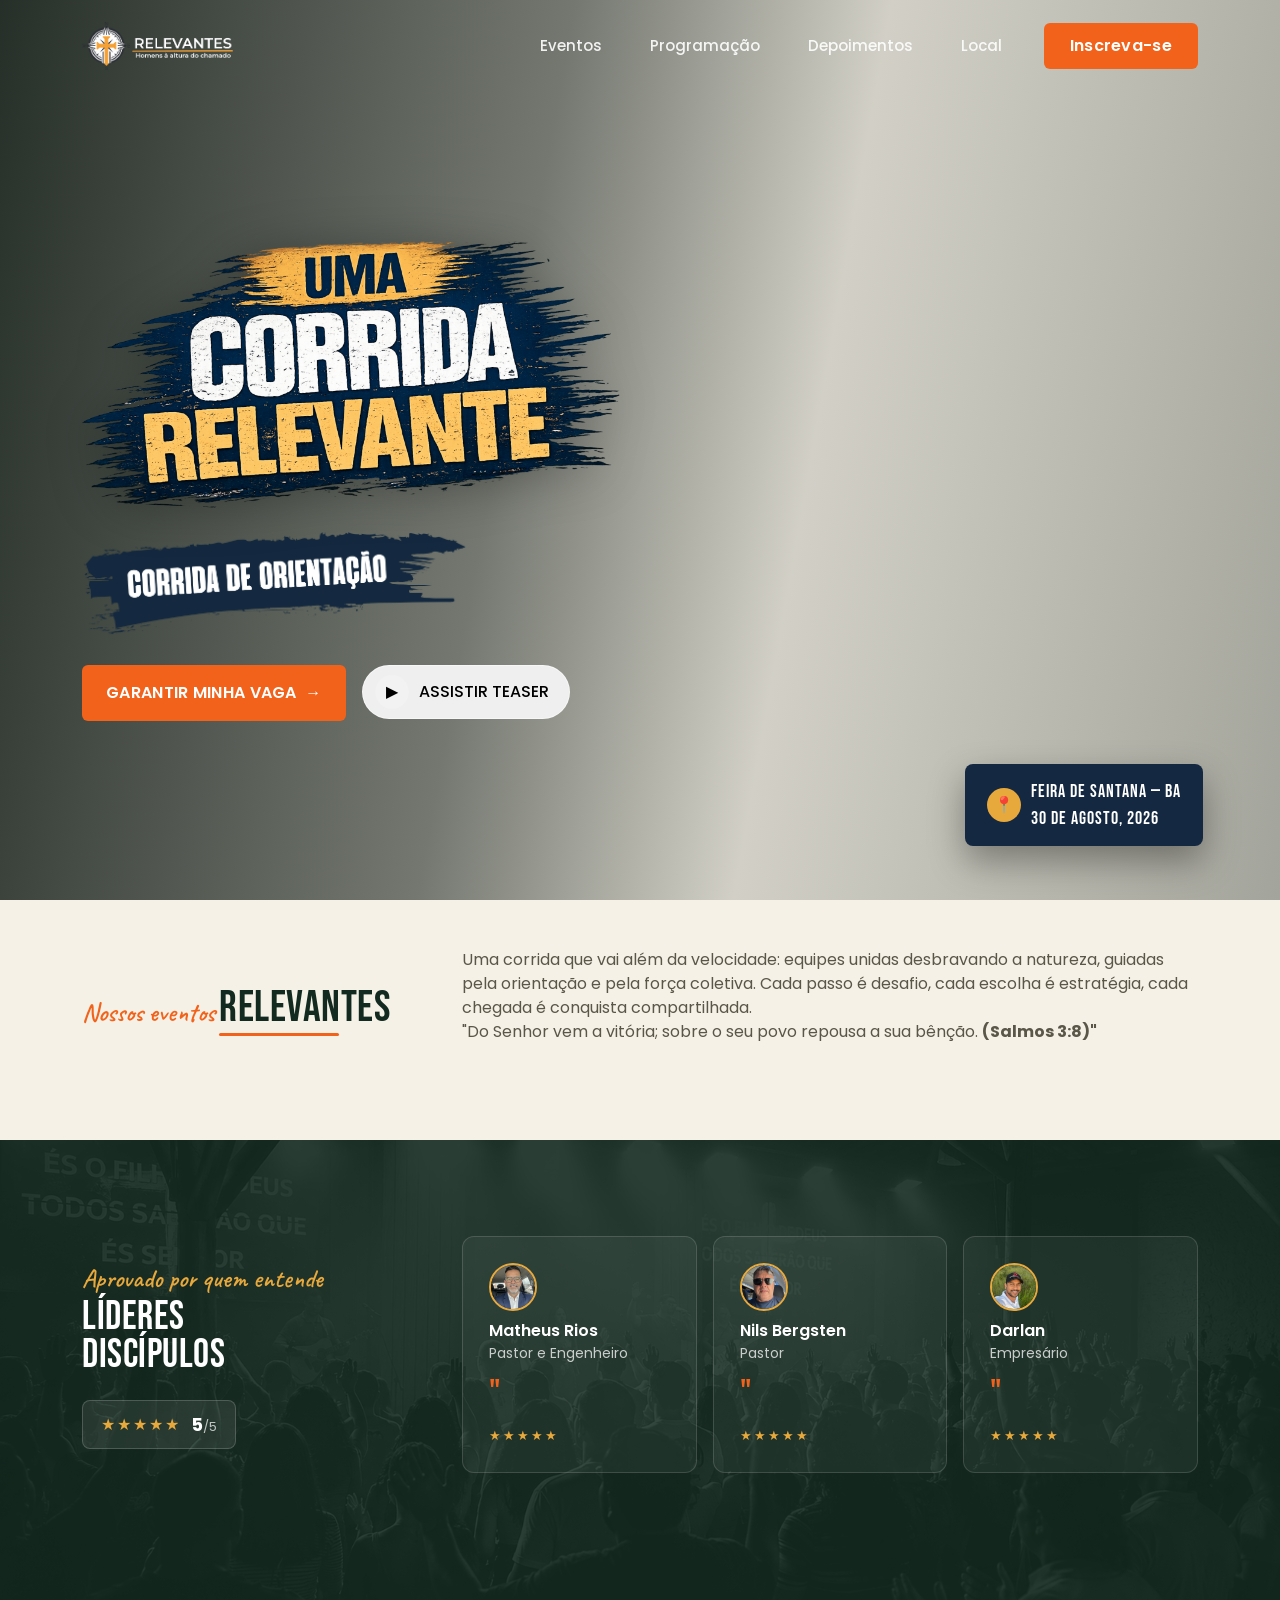
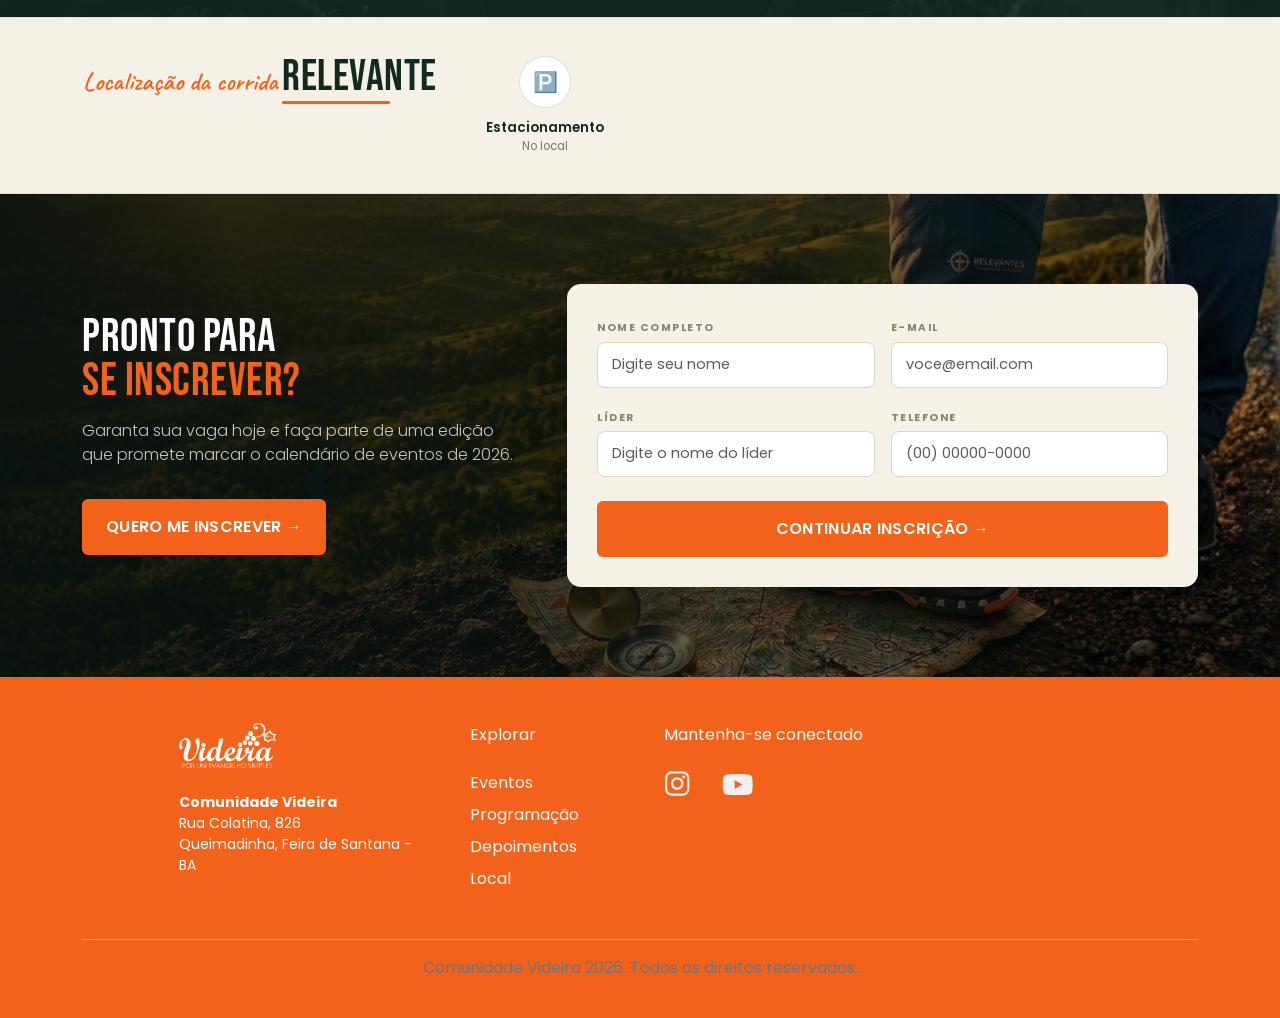
==== commit 989655a2: "adjust copy" ====
--- a/index.html
+++ b/index.html
@@ -5,7 +5,7 @@
   <meta charset="UTF-8">
   <meta name="viewport" content="width=device-width, initial-scale=1.0">
   <link rel="icon" href="assets/icons/favicon32.png" type="image/x-icon">
-  <title>Trilha Relevante 2026 — Inscrições Abertas</title>
+  <title>Corrida Relevante 2026 — Inscrições Abertas</title>
 
   <link rel="preconnect" href="https://fonts.googleapis.com">
   <link
@@ -284,18 +284,12 @@
                 <input type="text" class="form-control" placeholder="Digite seu nome">
               </div>
               <div class="col-md-6">
-                <label>Trilha de interesse</label>
-                <select class="form-select">
-                  <option selected>Selecione uma trilha</option>
-                  <option>Keynote — Abertura Oficial</option>
-                  <option>Workshop — Tech & Produto</option>
-                  <option>Negócios — Estratégia & Growth</option>
-                  <option>Networking — Happy Hour</option>
-                </select>
-              </div>
-              <div class="col-md-6">
                 <label>E-mail</label>
                 <input type="email" class="form-control" placeholder="voce@email.com">
+              </div>
+              <div class="col-md-6">
+                <label>Líder</label>
+                <input type="text" class="form-control" placeholder="Digite o nome do líder">
               </div>
               <div class="col-md-6">
                 <label>Telefone</label>
@@ -318,7 +312,7 @@
   <footer class="footer-strip">
 
     <div class="container">
-      <div class="row pb-5 g-5 justify-content-center">
+      <div class="row pb-4 pt-4 g-5 justify-content-center text-start">
         <div class="col-lg-5 order-lg-4">
           <div class="font-title mb-4">Mantenha-se conectado</div>
           <div class="social-links">
@@ -336,7 +330,7 @@
             Rua Colatina, 826<br class="d-none d-lg-block">
             Queimadinha, Feira de Santana - BA <br class="d-none d-lg-block"></div>
         </div>
-        <div class="col-lg-2 col-6 order-lg-2">
+        <div class="col-lg-2 col-6 order-lg-2 footer-explore">
           <div class="font-title mb-4">Explorar</div>
           <div class="my-2">
             <a class="text-light" href="#eventos">Eventos</a>
@@ -415,7 +409,7 @@
               </div>
               <input type="hidden" name="empresa" id="empresaHidden">
             </div>
-            <div class="col-md-6 d-none" id="conexaoQualWrapper">
+            <div class="col-md-6" id="conexaoQualWrapper">
               <label>Qual?</label>
               <select class="form-select" id="conexaoQualSelect" disabled>
                 <option value="" selected disabled>Selecione a conexão</option>
--- a/css/style.css
+++ b/css/style.css
@@ -534,4 +534,7 @@
     
     .hero-feature{ margin:0 auto 14px; }
     .final-cta h2{ font-size:34px; }
+    .footer-explore{
+      width:100%;
+    }
   }
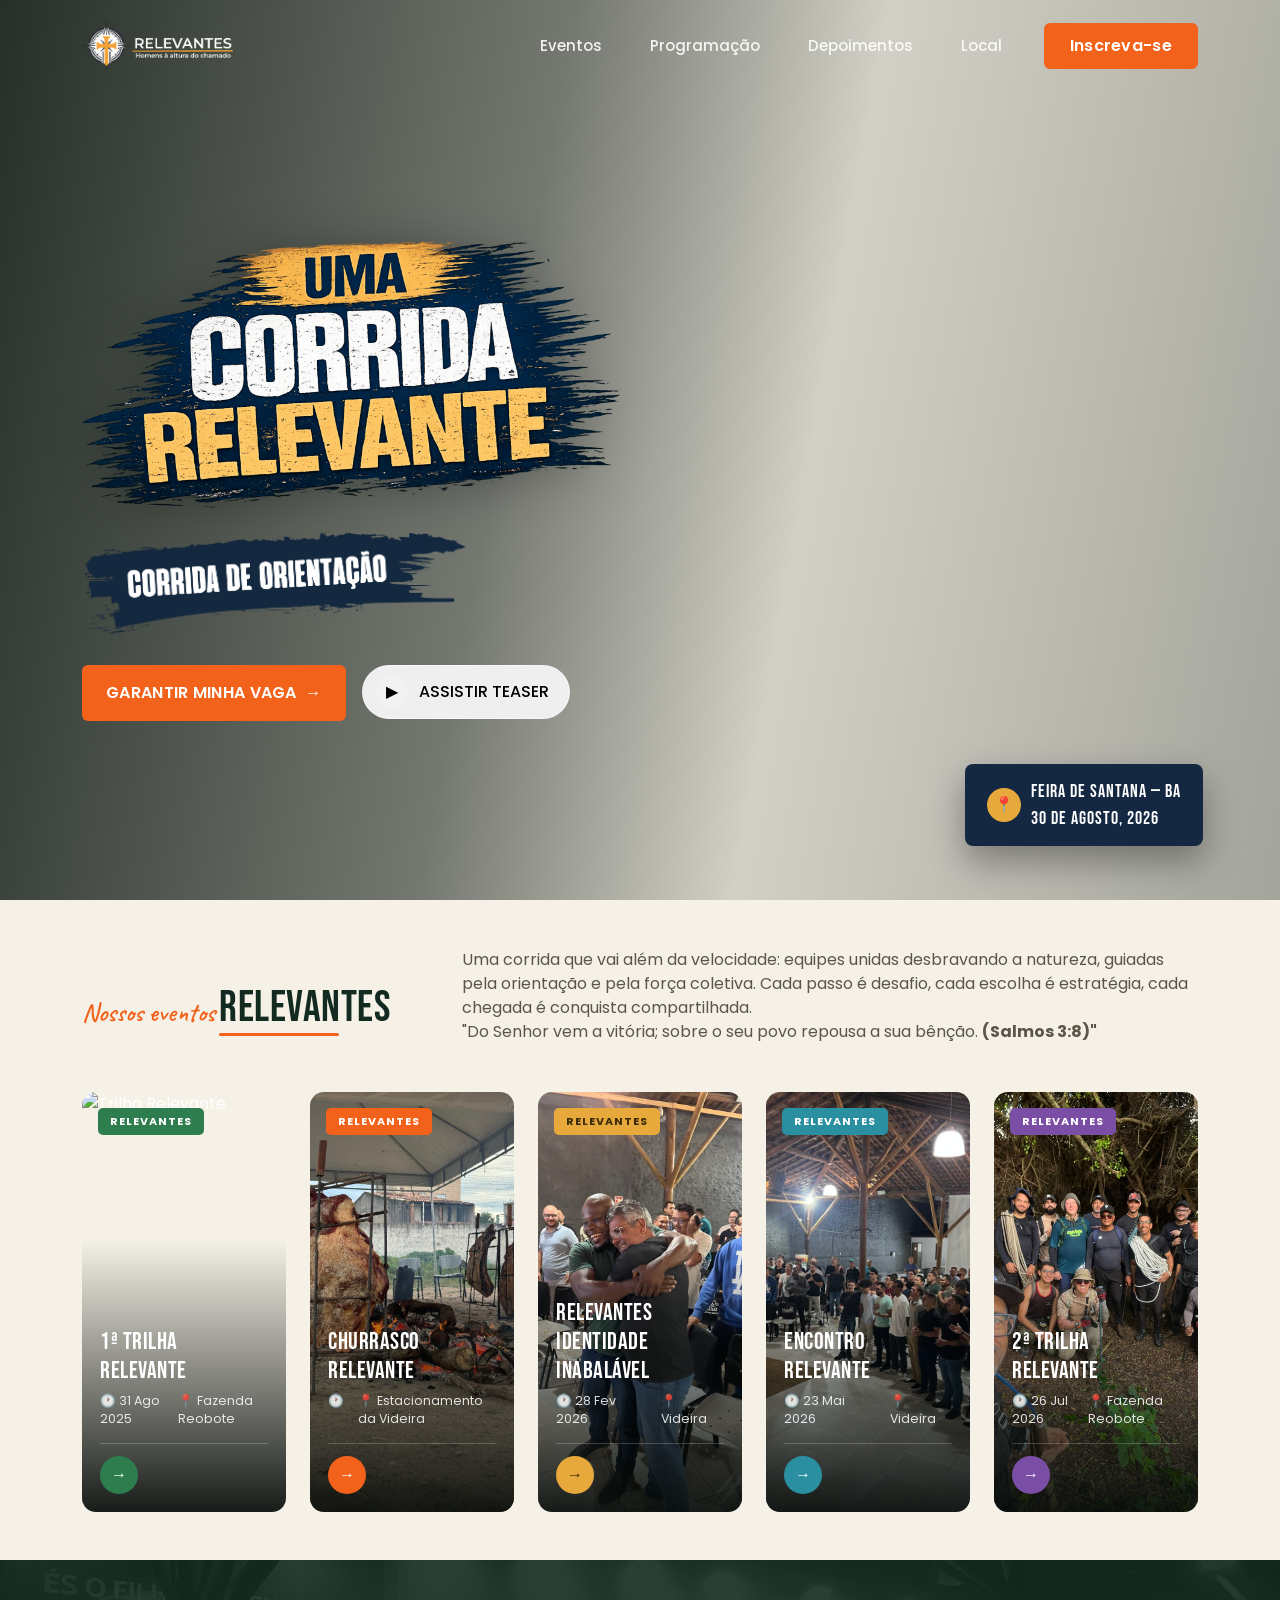
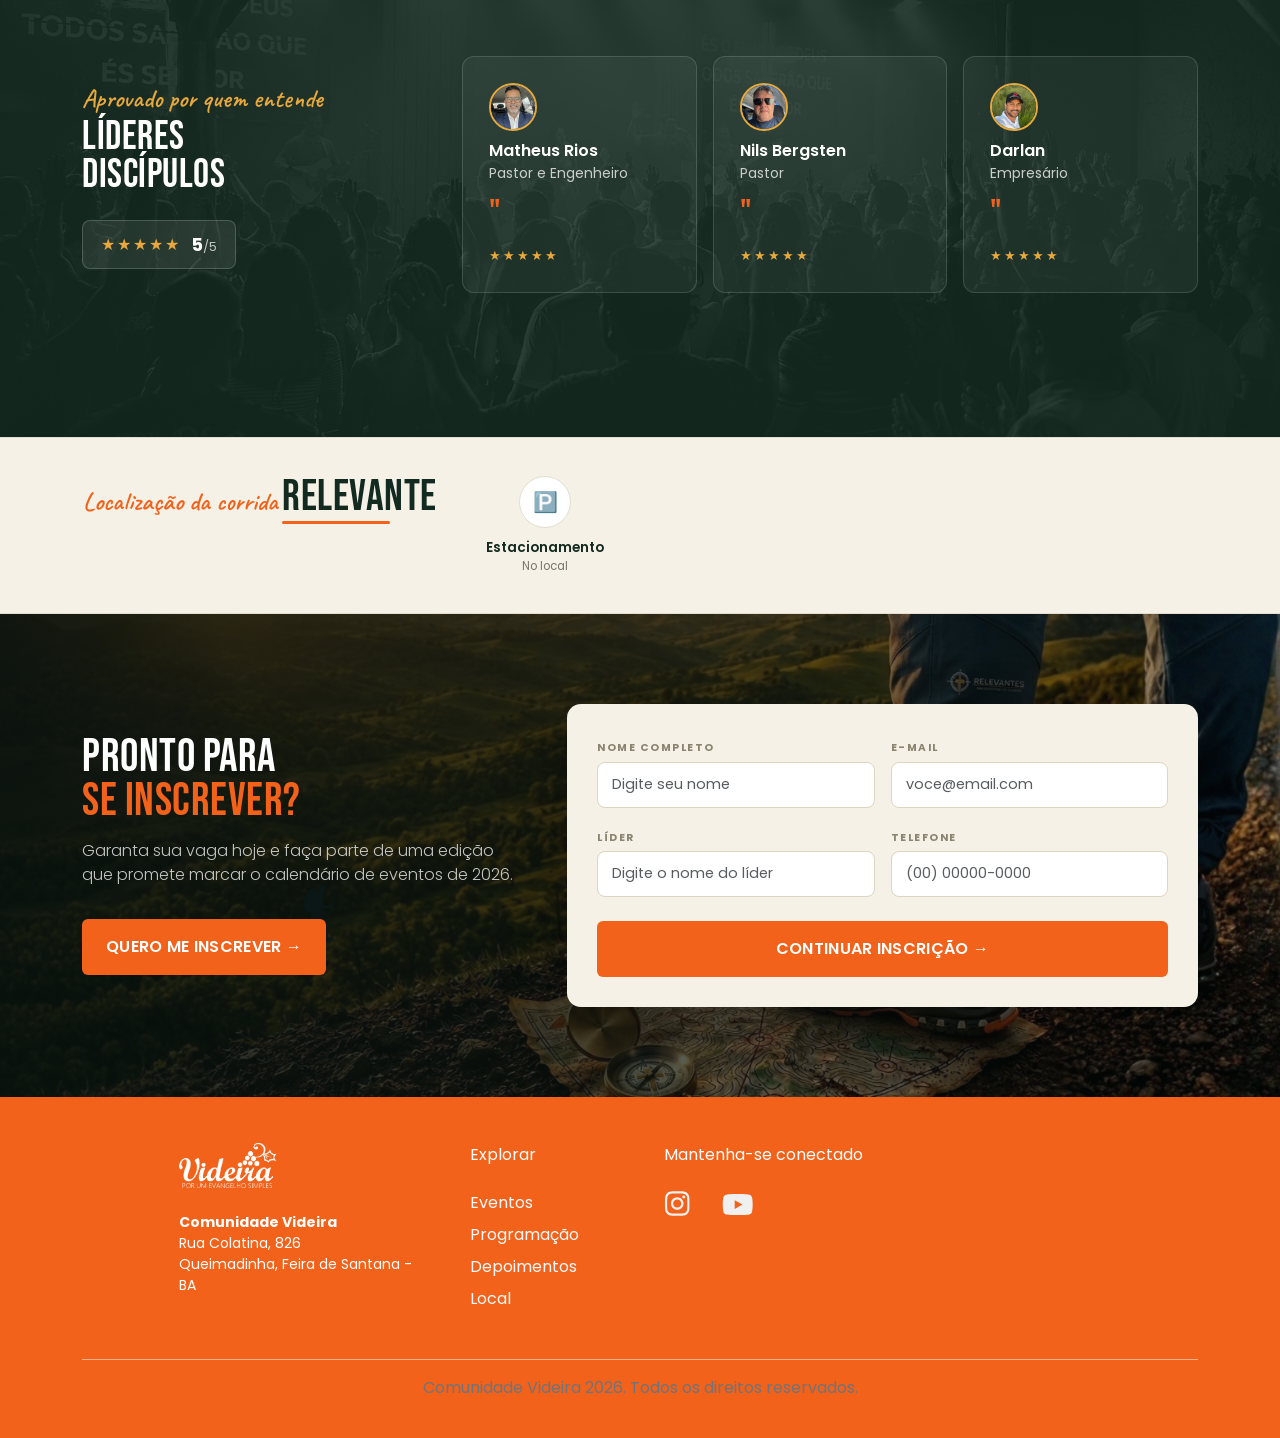
==== commit 92e23c28: "add images" ====
--- a/index.html
+++ b/index.html
@@ -91,21 +91,16 @@
             sua bênção. <strong>(Salmos 3:8)"</strong></p>
         </div>
       </div>
-      <!--
+
       <div class="row g-4">
         <div class="col-md-6 col-lg-4 col-xl">
           <div class="track-card">
-            <img src="https://images.unsplash.com/photo-1540575467063-178a50c2df87?q=80&w=1200&auto=format&fit=crop"
-              alt="Palestra Principal">
-            <span class="track-tag" style="background:#2E7D4F;">KEYNOTE</span>
+            <img src="assets/images/img_eventos01.png" alt="Trilha Relevante">
+            <span class="track-tag" style="background:#2E7D4F;">RELEVANTES</span>
             <div class="track-body">
-              <h4>Abertura Oficial</h4>
-              <div class="track-meta"><span>🕐 12 Nov</span><span>📍 Auditório A</span></div>
+              <h4>1ª Trilha Relevante</h4>
+              <div class="track-meta"><span>🕐 31 Ago 2025</span><span>📍 Fazenda Reobote</span></div>
               <div class="track-footer">
-                <div>
-                  <div class="price-label">Incluso</div>
-                  <div class="price">Ingresso Geral</div>
-                </div>
                 <div class="track-go" style="background:#2E7D4F;">→</div>
               </div>
             </div>
@@ -114,17 +109,12 @@
 
         <div class="col-md-6 col-lg-4 col-xl">
           <div class="track-card">
-            <img src="https://images.unsplash.com/photo-1531482615713-2afd69097998?q=80&w=1200&auto=format&fit=crop"
-              alt="Workshop de Tecnologia">
-            <span class="track-tag" style="background:var(--orange);">WORKSHOP</span>
+            <img src="assets/images/img_eventos04.jpeg" alt="Churrasco Relevante">
+            <span class="track-tag" style="background:var(--orange);">RELEVANTES</span>
             <div class="track-body">
-              <h4>Tech & Produto</h4>
-              <div class="track-meta"><span>🕐 13 Nov</span><span>📍 Sala 2</span></div>
+              <h4>Churrasco Relevante</h4>
+              <div class="track-meta"><span>🕐 </span><span>📍 Estacionamento da Videira</span></div>
               <div class="track-footer">
-                <div>
-                  <div class="price-label">A partir de</div>
-                  <div class="price">R$ 149</div>
-                </div>
                 <div class="track-go" style="background:var(--orange);">→</div>
               </div>
             </div>
@@ -133,17 +123,12 @@
 
         <div class="col-md-6 col-lg-4 col-xl">
           <div class="track-card">
-            <img src="https://images.unsplash.com/photo-1556761175-b413da4baf72?q=80&w=1200&auto=format&fit=crop"
-              alt="Painel de Negócios">
-            <span class="track-tag" style="background:var(--gold); color:#3a2c08;">NEGÓCIOS</span>
+            <img src="assets/images/img_eventos03.jpeg" alt="Identidade Inabalável">
+            <span class="track-tag" style="background:var(--gold); color:#3a2c08;">RELEVANTES</span>
             <div class="track-body">
-              <h4>Estratégia & Growth</h4>
-              <div class="track-meta"><span>🕐 13 Nov</span><span>📍 Auditório B</span></div>
+              <h4>Relevantes <br> Identidade Inabalável</h4>
+              <div class="track-meta"><span>🕐 28 Fev 2026</span><span>📍 Videira</span></div>
               <div class="track-footer">
-                <div>
-                  <div class="price-label">A partir de</div>
-                  <div class="price">R$ 199</div>
-                </div>
                 <div class="track-go" style="background:var(--gold); color:#3a2c08;">→</div>
               </div>
             </div>
@@ -152,17 +137,12 @@
 
         <div class="col-md-6 col-lg-4 col-xl">
           <div class="track-card">
-            <img src="https://images.unsplash.com/photo-1517245386807-bb43f82c33c4?q=80&w=1200&auto=format&fit=crop"
-              alt="Networking">
-            <span class="track-tag" style="background:#2A8FA0;">NETWORKING</span>
+            <img src="assets/images/img_eventos05.jpeg" alt="Encontro Relevante">
+            <span class="track-tag" style="background:#2A8FA0;">RELEVANTES</span>
             <div class="track-body">
-              <h4>Happy Hour & Conexões</h4>
-              <div class="track-meta"><span>🕐 13 Nov</span><span>📍 Terraço</span></div>
+              <h4>Encontro Relevante</h4>
+              <div class="track-meta"><span>🕐 23 Mai 2026</span><span>📍 Videira</span></div>
               <div class="track-footer">
-                <div>
-                  <div class="price-label">Incluso</div>
-                  <div class="price">Ingresso Geral</div>
-                </div>
                 <div class="track-go" style="background:#2A8FA0;">→</div>
               </div>
             </div>
@@ -171,24 +151,19 @@
 
         <div class="col-md-6 col-lg-4 col-xl">
           <div class="track-card">
-            <img src="https://images.unsplash.com/photo-1475721027785-f74eccf877e2?q=80&w=1200&auto=format&fit=crop"
-              alt="Encerramento">
-            <span class="track-tag" style="background:#7B4EA6;">ENCERRAMENTO</span>
+            <img src="assets/images/img_eventos02.jpeg" alt="2ª Trilha Relevante">
+            <span class="track-tag" style="background:#7B4EA6;">RELEVANTES</span>
             <div class="track-body">
-              <h4>Cerimônia Final</h4>
-              <div class="track-meta"><span>🕐 14 Nov</span><span>📍 Auditório A</span></div>
+              <h4>2ª Trilha Relevante</h4>
+              <div class="track-meta"><span>🕐 26 Jul 2026</span><span>📍 Fazenda Reobote</span></div>
               <div class="track-footer">
-                <div>
-                  <div class="price-label">Incluso</div>
-                  <div class="price">Ingresso Geral</div>
-                </div>
                 <div class="track-go" style="background:#7B4EA6;">→</div>
               </div>
             </div>
           </div>
         </div>
       </div>
--->
+
     </div>
   </section>
 
@@ -388,10 +363,6 @@
               <label>Telefone / WhatsApp</label>
               <input type="tel" class="form-control" name="telefone" placeholder="(00) 00000-0000" required>
               <div class="invalid-feedback">Informe um telefone válido.</div>
-            </div>
-            <div class="col-md-6">
-              <label>Líder</label>
-              <input type="text" class="form-control" name="empresa">
             </div>
             <div class="col-md-6">
               <label>Participa de uma conexão?</label>
@@ -434,7 +405,7 @@
             </div>
             <div class="col-md-6">
               <label>Nível de conhecimento de mapas e bússola</label>
-              <select class="form-select" name="trilha" required>
+              <select class="form-select" name="nivelMapas" required>
                 <option value="" selected disabled>Selecione</option>
                 <option>Alto</option>
                 <option>Médio</option>
@@ -444,7 +415,7 @@
             </div>
             <div class="col-md-6">
               <label>Nível de condicionamento físico</label>
-              <select class="form-select" name="trilha" required>
+              <select class="form-select" name="nivelFisico" required>
                 <option value="" selected disabled>Selecione</option>
                 <option>Bom</option>
                 <option>Médio</option>
@@ -456,7 +427,7 @@
               <div class="form-check">
                 <input class="form-check-input" type="checkbox" id="termos" required>
                 <label class="form-check-label" for="termos">
-                  Concordo em receber comunicações sobre o evento e aceito os termos de uso.
+                  Concordo em me inscrever no evento "Corrida Relevante" e aceito os termos.
                 </label>
                 <div class="invalid-feedback">É necessário aceitar os termos para continuar.</div>
               </div>
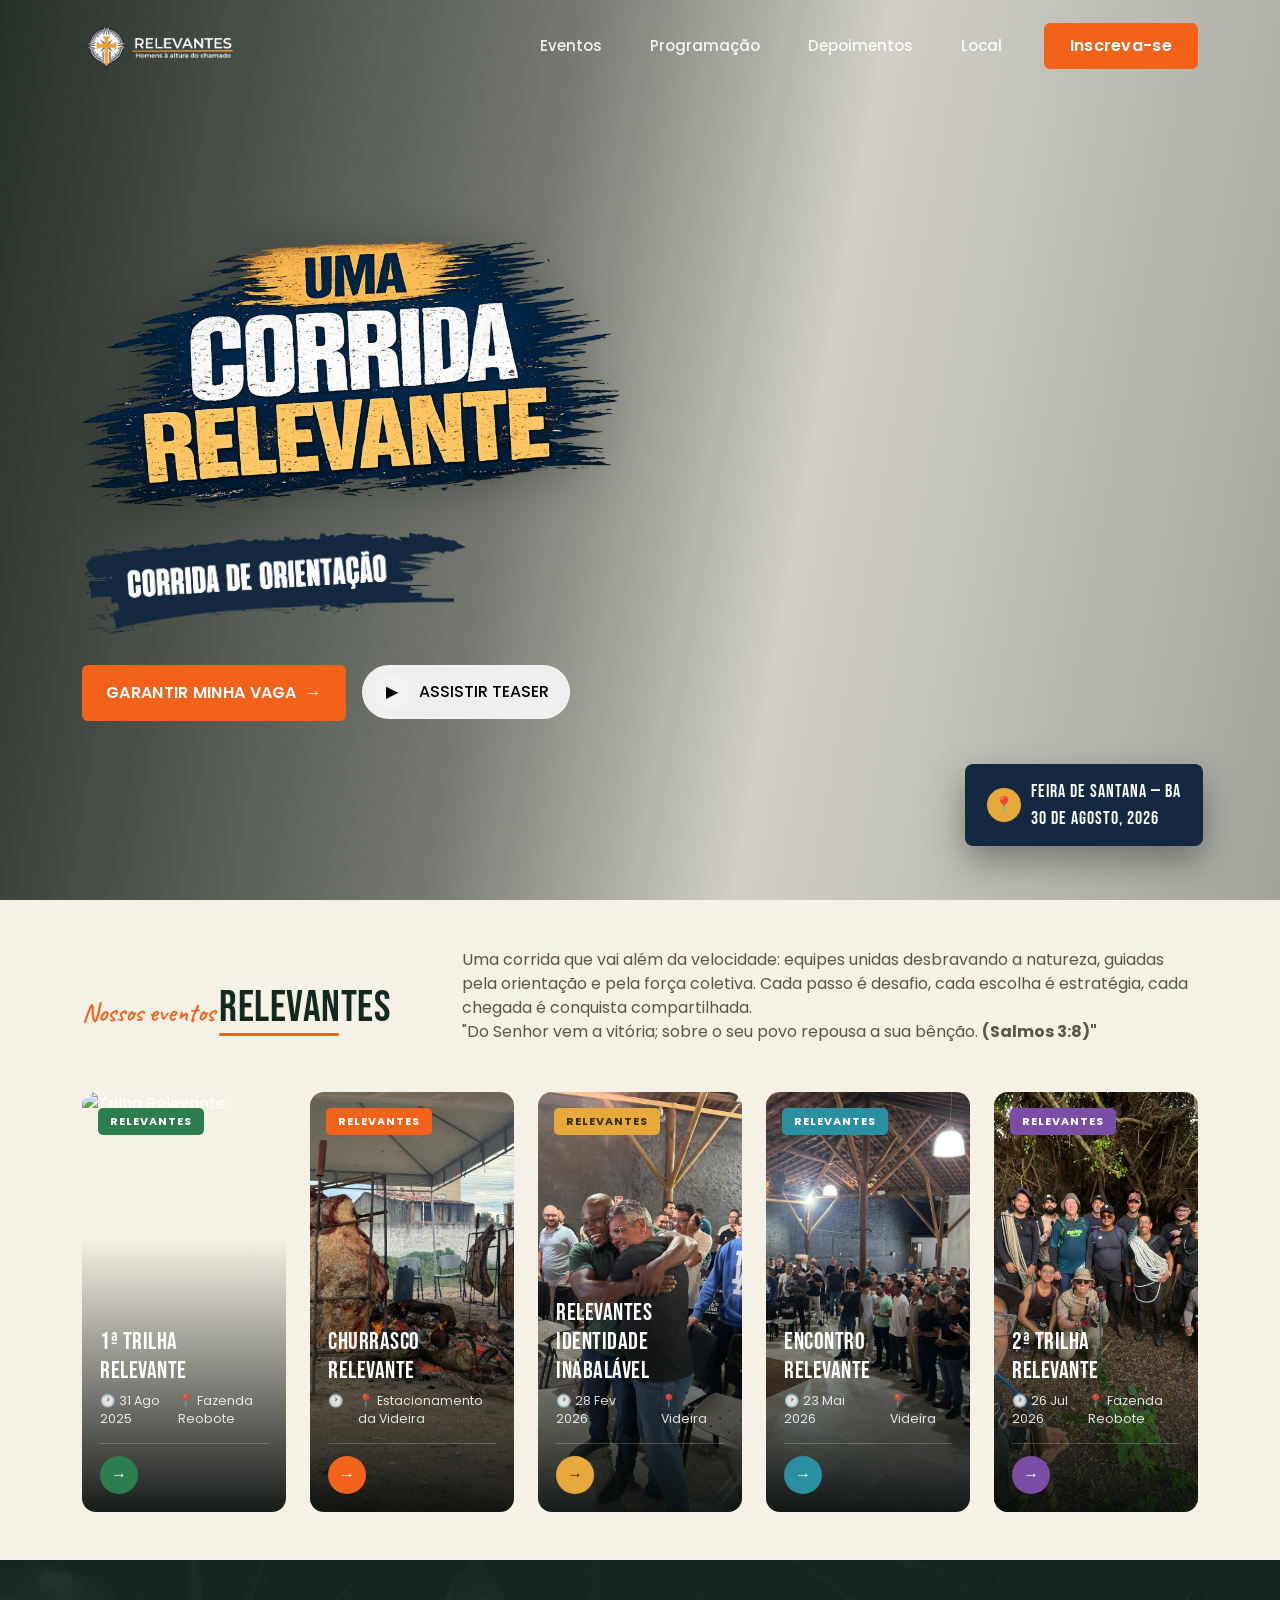
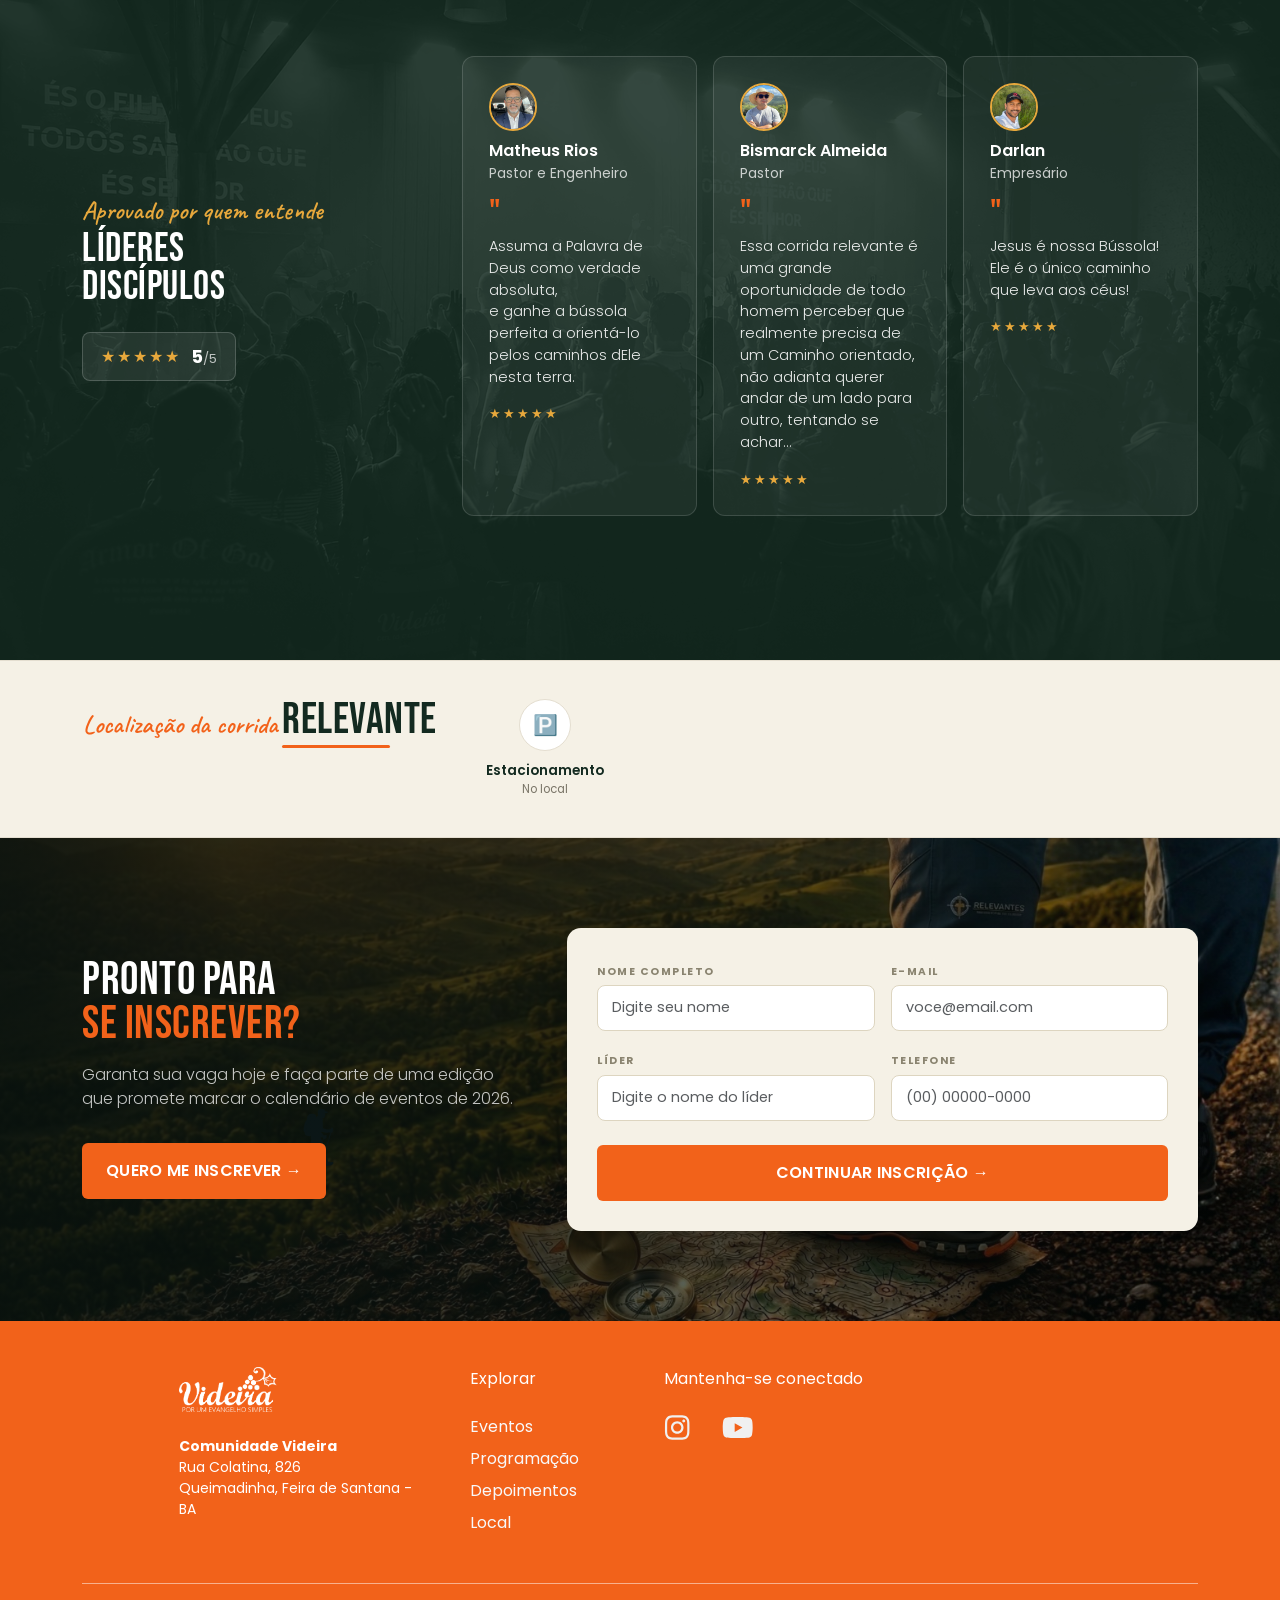
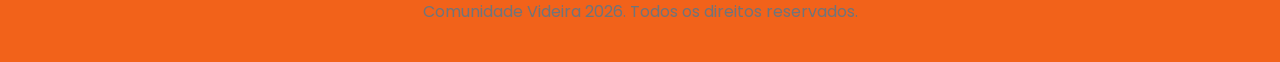
==== commit e6808710: "add pay page" ====
--- a/index.html
+++ b/index.html
@@ -188,17 +188,19 @@
                 <div class="fw-semibold mt-2">Matheus Rios</div>
                 <div class="small opacity-75">Pastor e Engenheiro</div>
                 <span class="quote-mark">"</span>
-                <p></p>
+                <p>Assuma a Palavra de Deus como verdade absoluta, <br>e ganhe a bússola perfeita a orientá-lo pelos
+                  caminhos dEle nesta terra.</p>
                 <div class="stars-sm">★★★★★</div>
               </div>
             </div>
             <div class="col-md-4">
               <div class="testi-card">
-                <img src="assets/images/img_3.jpg" alt="Nils Bergsten">
-                <div class="fw-semibold mt-2">Nils Bergsten</div>
+                <img src="assets/images/img_5.jpg" alt="Nils Bergsten">
+                <div class="fw-semibold mt-2">Bismarck Almeida</div>
                 <div class="small opacity-75">Pastor</div>
                 <span class="quote-mark">"</span>
-                <p></p>
+                <p>Essa corrida relevante é uma grande oportunidade de todo homem perceber que realmente precisa de um
+                  Caminho orientado, não adianta querer andar de um lado para outro, tentando se achar…</p>
                 <div class="stars-sm">★★★★★</div>
               </div>
             </div>
@@ -208,7 +210,7 @@
                 <div class="fw-semibold mt-2">Darlan</div>
                 <div class="small opacity-75">Empresário</div>
                 <span class="quote-mark">"</span>
-                <p></p>
+                <p>Jesus é nossa Bússola! Ele é o único caminho que leva aos céus!</p>
                 <div class="stars-sm">★★★★★</div>
               </div>
             </div>
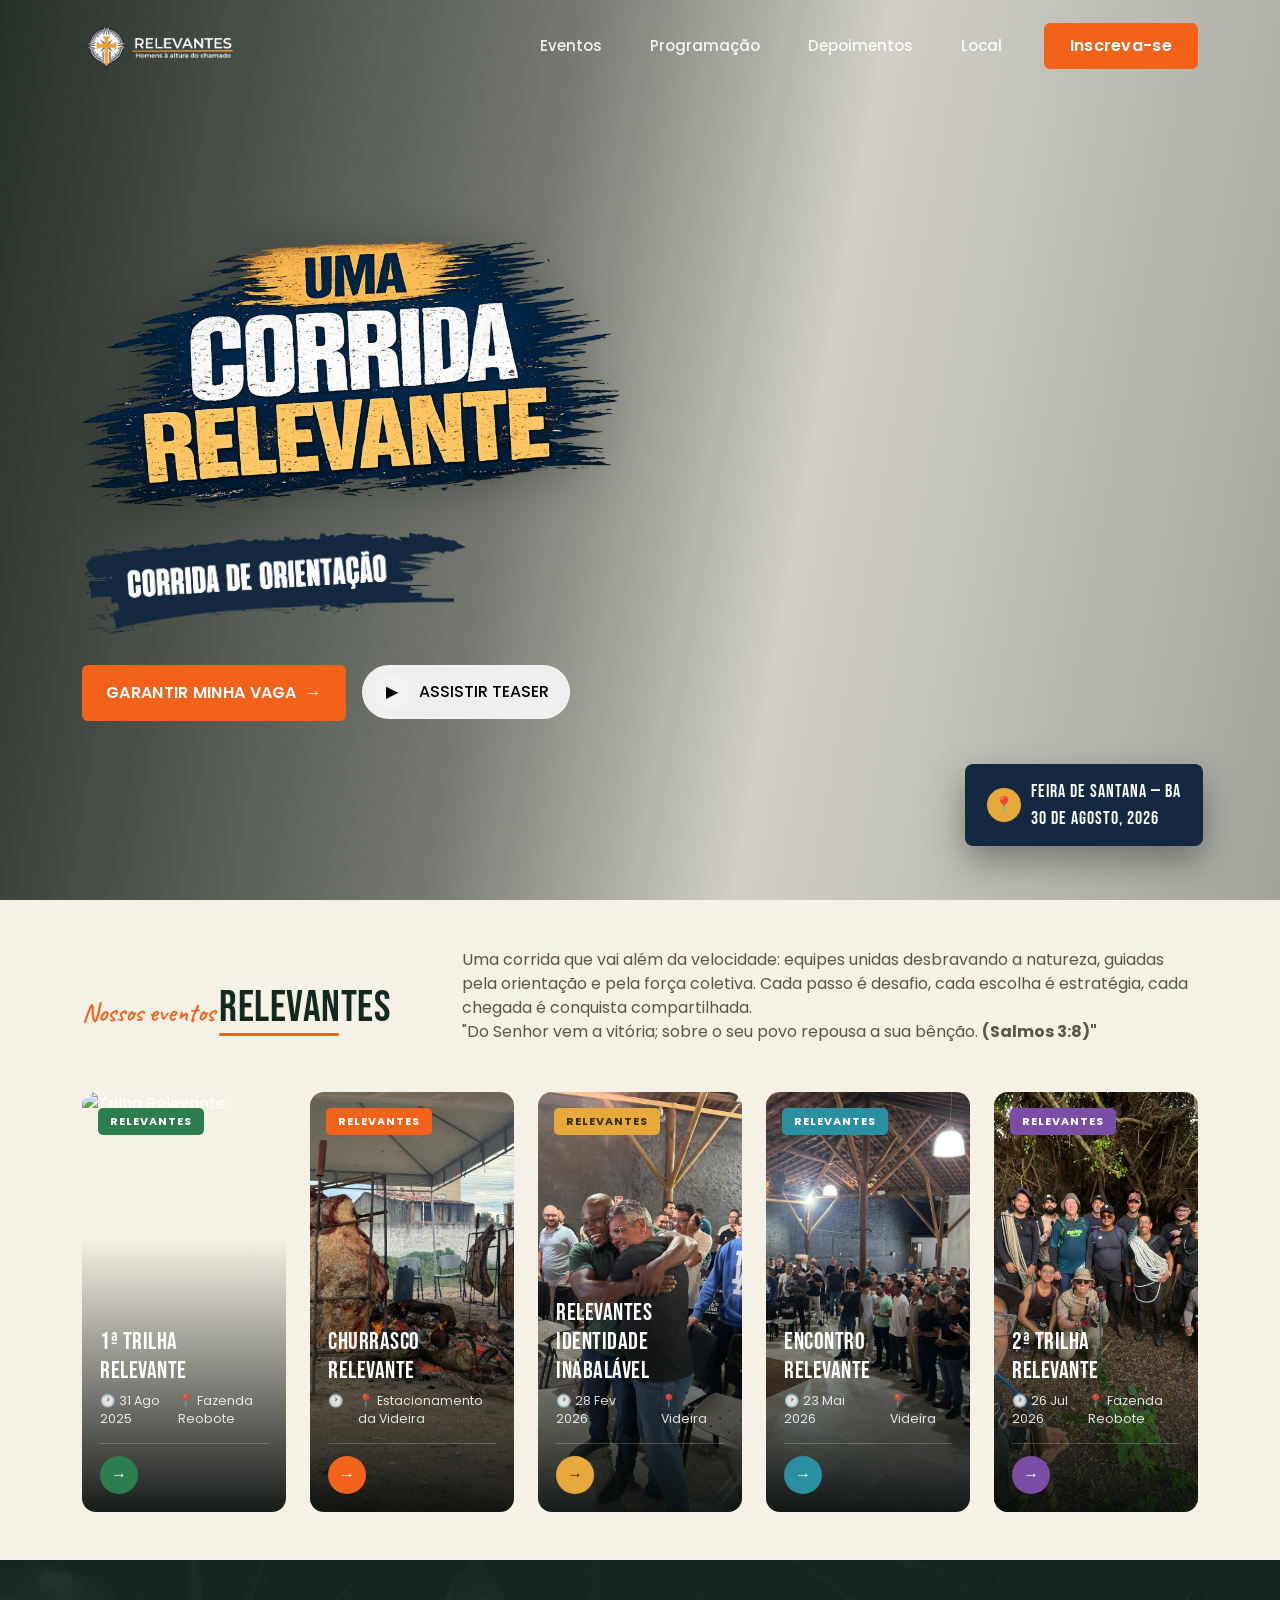
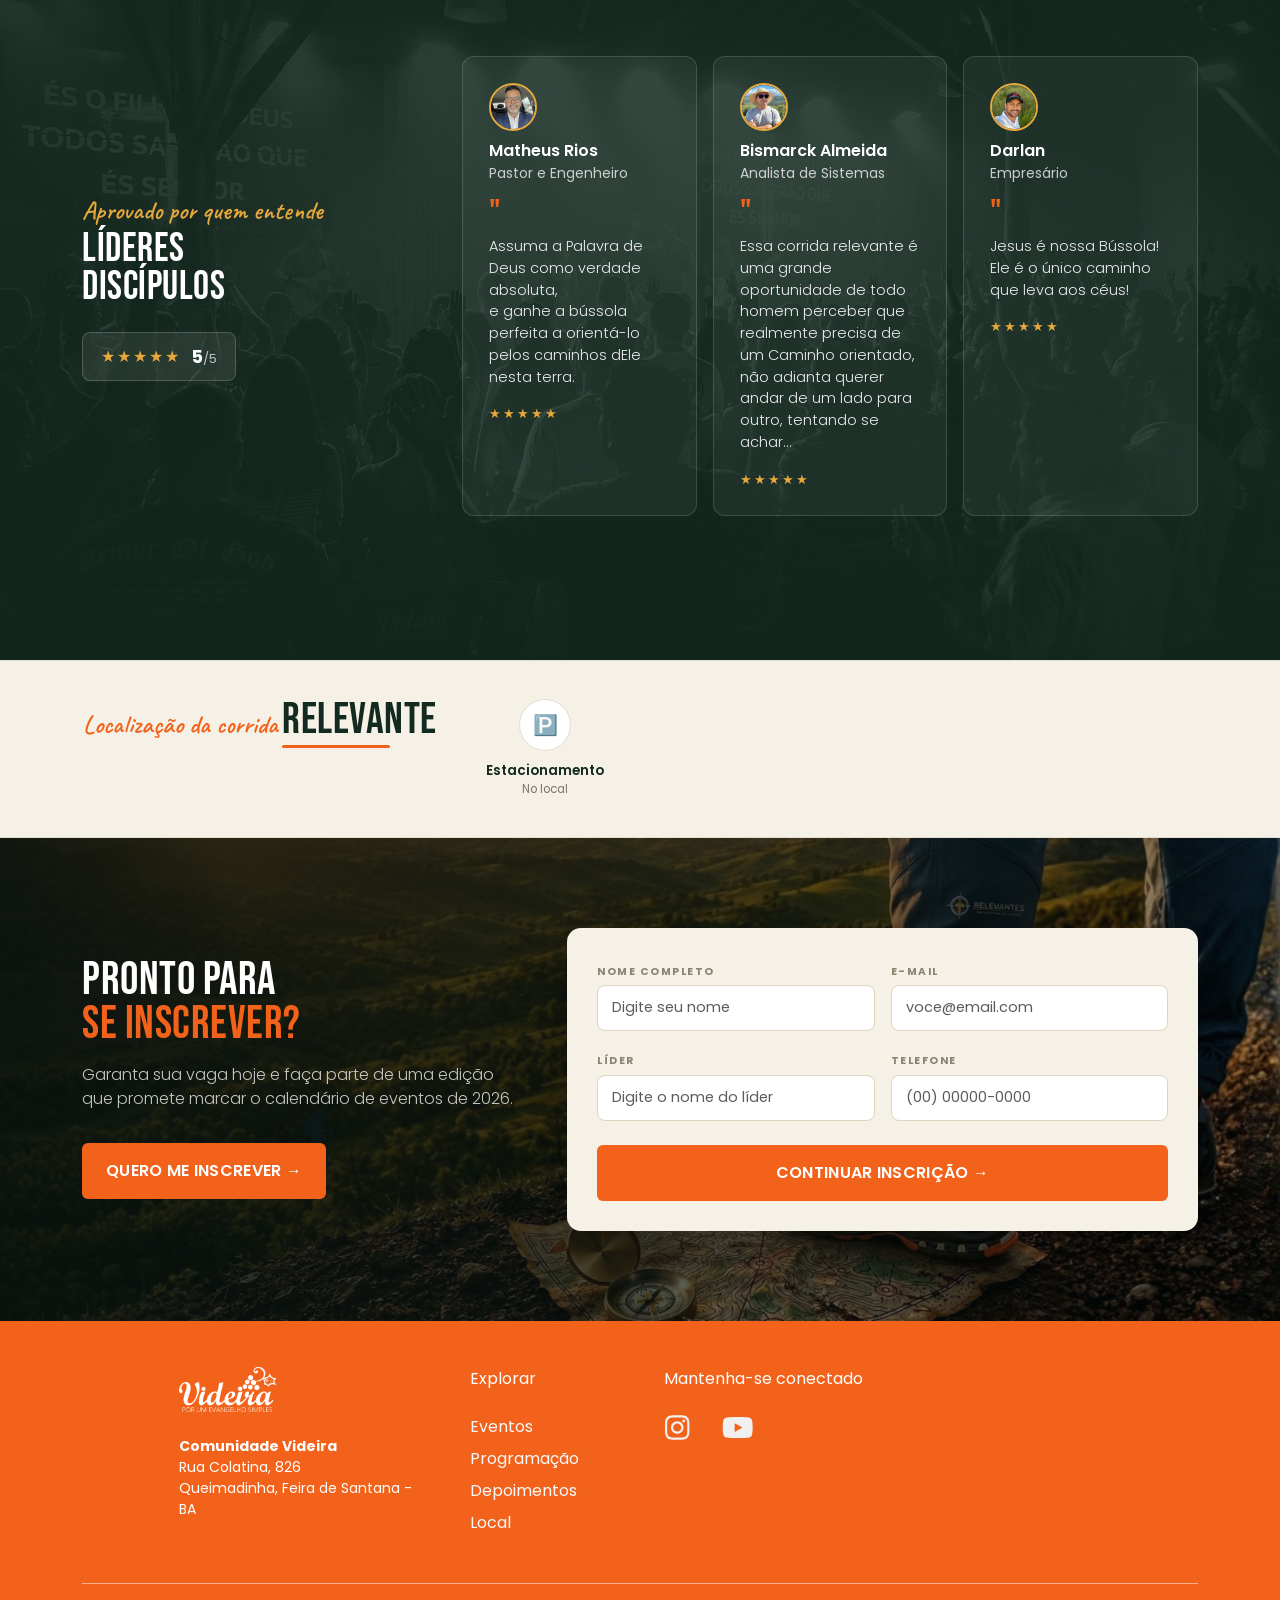
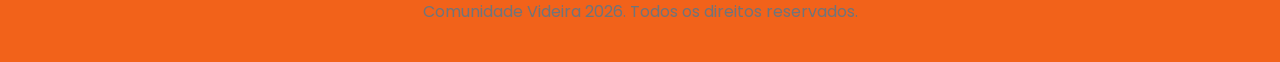
==== commit e9f8cf08: "adjust subscribe" ====
--- a/index.html
+++ b/index.html
@@ -163,7 +163,6 @@
           </div>
         </div>
       </div>
-
     </div>
   </section>
 
@@ -197,7 +196,7 @@
               <div class="testi-card">
                 <img src="assets/images/img_5.jpg" alt="Nils Bergsten">
                 <div class="fw-semibold mt-2">Bismarck Almeida</div>
-                <div class="small opacity-75">Pastor</div>
+                <div class="small opacity-75">Analista de Sistemas</div>
                 <span class="quote-mark">"</span>
                 <p>Essa corrida relevante é uma grande oportunidade de todo homem perceber que realmente precisa de um
                   Caminho orientado, não adianta querer andar de um lado para outro, tentando se achar…</p>
@@ -461,6 +460,29 @@
     </div>
   </div>
 
+  <!-- ============ MODAL: INSCRIÇÕES ENCERRADAS ============ -->
+  <div class="modal fade" id="encerradasModal" tabindex="-1" aria-hidden="true">
+    <div class="modal-dialog modal-dialog-centered">
+      <div class="modal-content event-modal">
+        <div class="modal-header-custom text-center">
+          <button type="button" class="btn-close position-absolute" style="top:20px; right:20px;"
+            data-bs-dismiss="modal" aria-label="Fechar"></button>
+          <h3>INSCRIÇÕES ENCERRADAS!</h3>
+        </div>
+        <div class="modal-body-custom text-center">
+          <p style="font-size:15px; color:var(--charcoal); margin-bottom:0;">
+            As vagas para a <strong>Corrida Relevante 2026</strong> se esgotaram.
+            Fique de olho no nosso Instagram e no grupo do WhatsApp pra saber
+            de futuras edições e da lista de espera.
+          </p>
+          <button type="button" class="btn btn-orange w-100 py-3 mt-4" data-bs-dismiss="modal">
+            ENTENDI
+          </button>
+        </div>
+      </div>
+    </div>
+  </div>
+
   <script src="https://cdn.jsdelivr.net/npm/bootstrap@5.3.3/dist/js/bootstrap.bundle.min.js"></script>
   <script src="js/config.js"></script>
   <script src="js/script.js"></script>
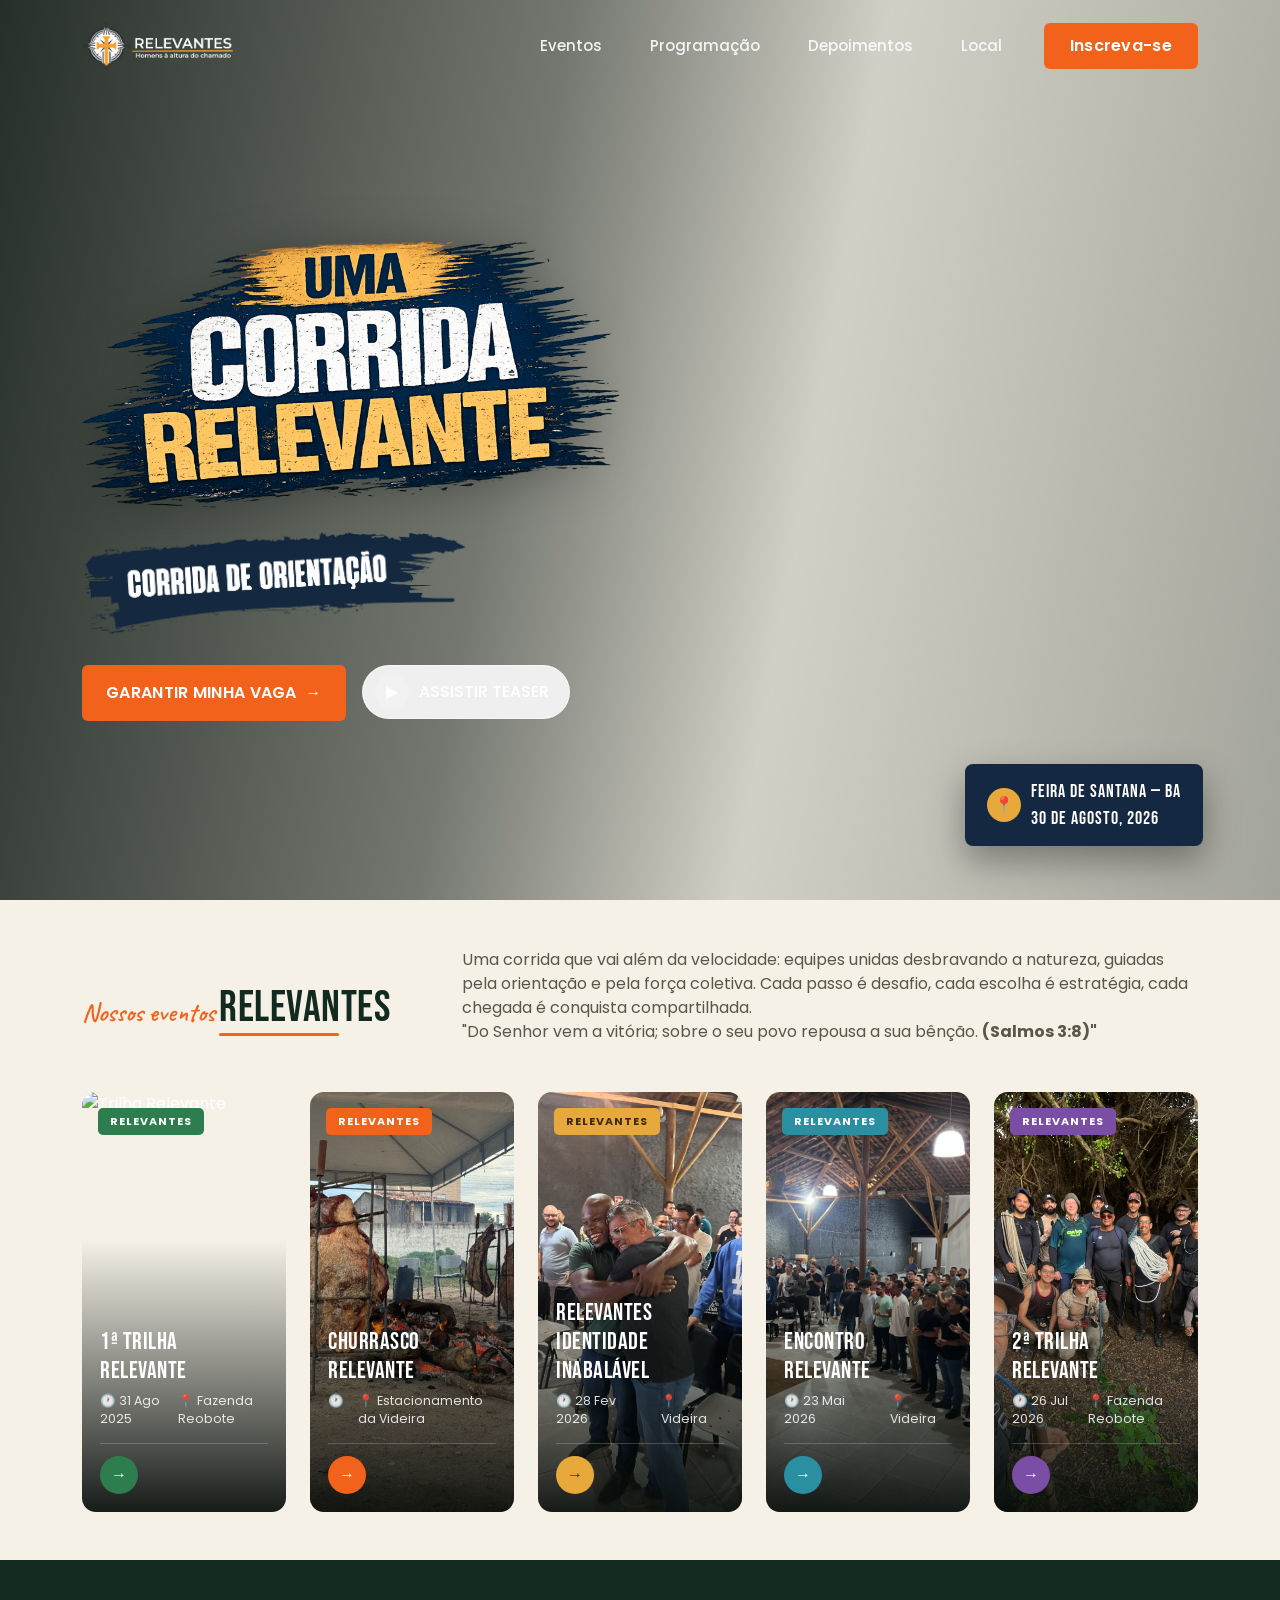
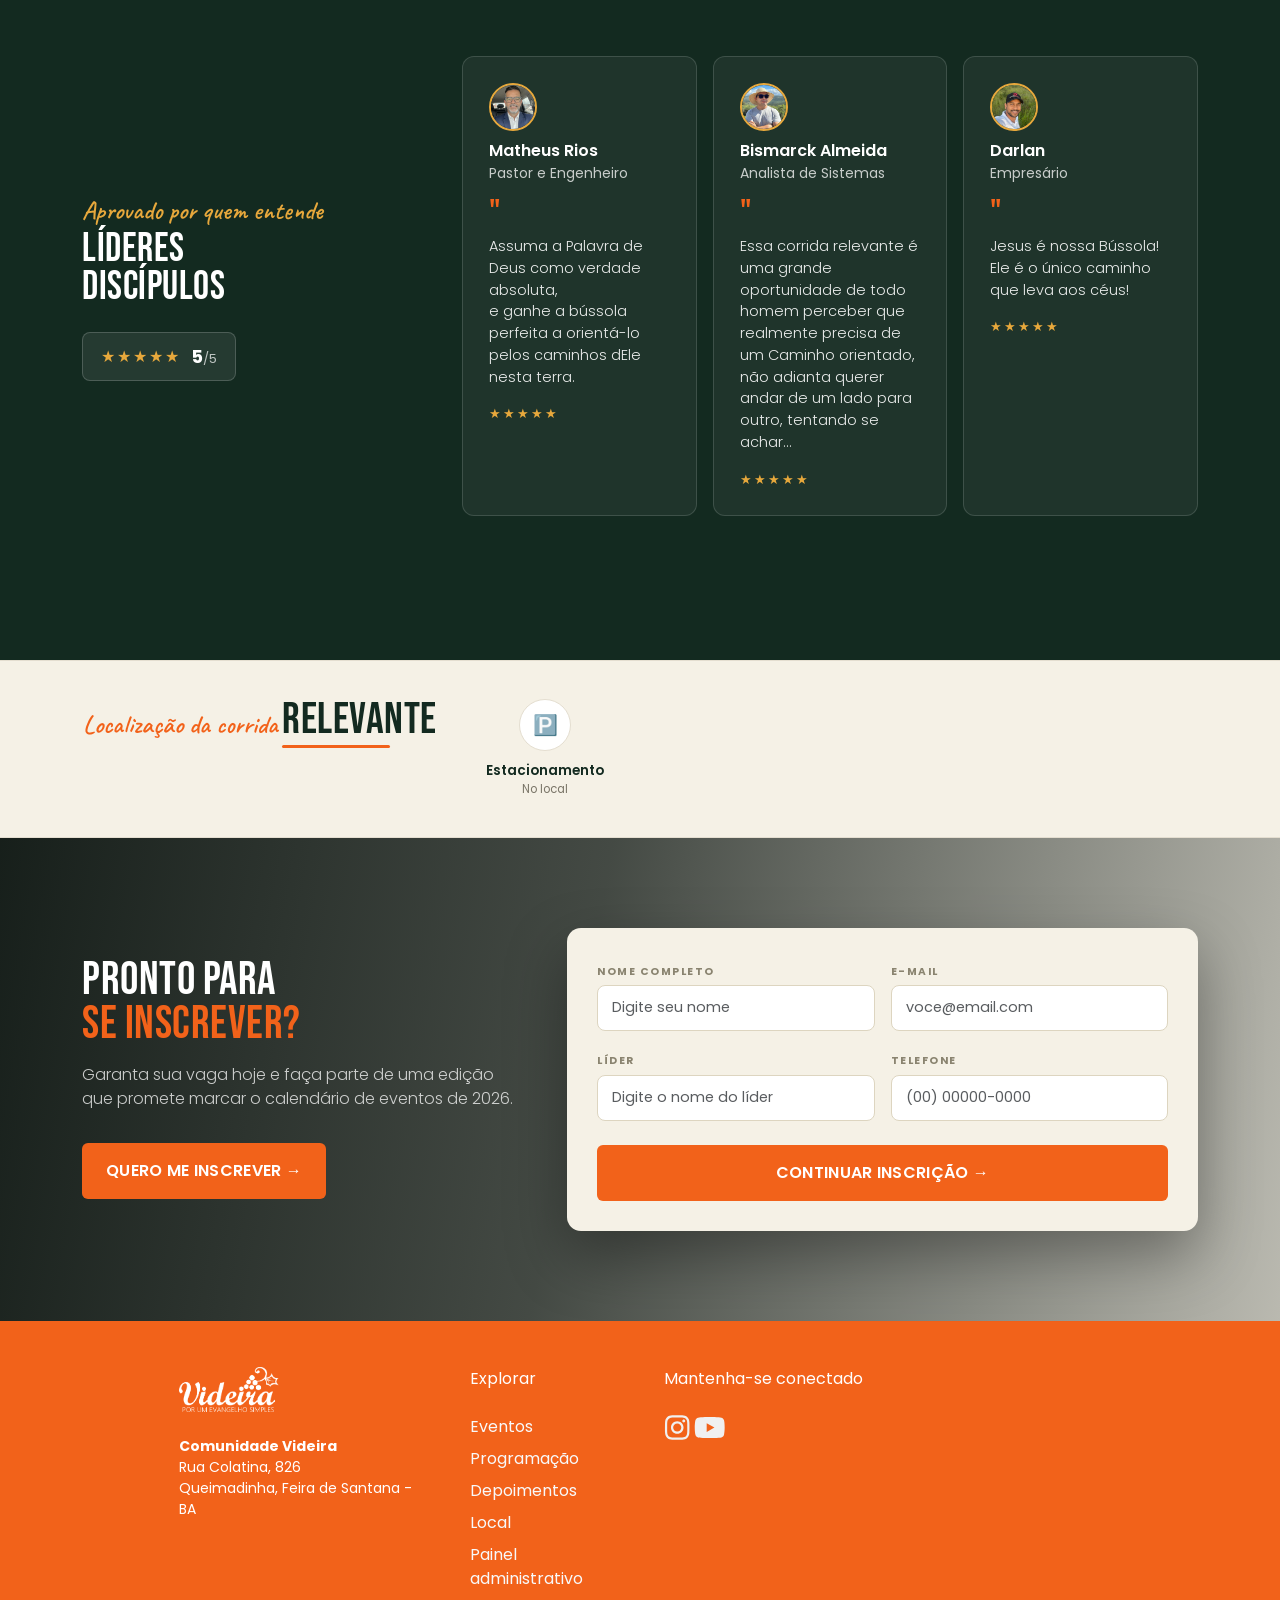
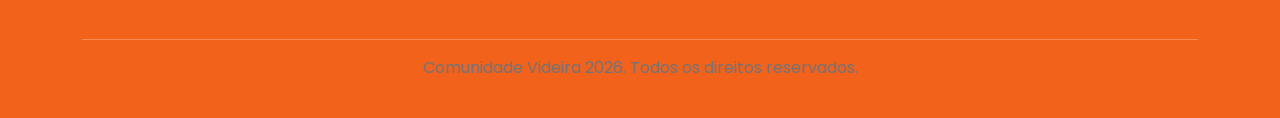
==== commit 05c6c781: "add link dashboard" ====
--- a/index.html
+++ b/index.html
@@ -292,10 +292,10 @@
         <div class="col-lg-5 order-lg-4">
           <div class="font-title mb-4">Mantenha-se conectado</div>
           <div class="social-links">
-            <a href="https://www.instagram.com/comunidadevideira/" target="_blank">
+            <a href="https://www.instagram.com/comunidadevideira/" target="_blank" class="footer-link">
               <img src="assets/icons/social-instagram.svg" />
             </a>
-            <a href="https://www.youtube.com/@VideiraTV" target="_blank">
+            <a href="https://www.youtube.com/@VideiraTV" target="_blank" class="footer-link">
               <img src="assets/icons/social-youtube.svg" />
             </a>
           </div>
@@ -309,16 +309,19 @@
         <div class="col-lg-2 col-6 order-lg-2 footer-explore">
           <div class="font-title mb-4">Explorar</div>
           <div class="my-2">
-            <a class="text-light" href="#eventos">Eventos</a>
+            <a class="text-light footer-link" href="#eventos">Eventos</a>
           </div>
           <div class="my-2">
-            <a class="text-light" href="/">Programação</a>
+            <a class="text-light footer-link" href="/">Programação</a>
           </div>
           <div class="my-2">
-            <a class="text-light" href="#depoimentos">Depoimentos</a>
+            <a class="text-light footer-link" href="#depoimentos">Depoimentos</a>
           </div>
           <div class="my-2">
-            <a class="text-light" href="/">Local</a>
+            <a class="text-light footer-link" href="/">Local</a>
+          </div>
+          <div class="my-2">
+            <a href="dashboard.html" class="text-light footer-link">Painel administrativo</a>
           </div>
         </div>
       </div>
--- a/css/style.css
+++ b/css/style.css
@@ -73,7 +73,8 @@
   .btn-orange:hover{ background:var(--orange-dark); color:#fff; transform:translateY(-1px); }
 
   .btn-outline-cream{
-    border:1.5px solid rgba(255,255,255,.55);    
+    border:1.5px solid rgba(255,255,255,.55);
+    color:#fff;
     border-radius:50px;
     padding:9px 20px 9px 12px;
     font-weight:500;
@@ -289,7 +290,7 @@
   .trust-section::before{
     content:'';
     position:absolute; inset:0;
-    background:url('../assets/images/img_people.png') center/cover;
+    background:url('https://images.unsplash.com/photo-1540039155733-5bb30b53aa14?q=80&w=1974&auto=format&fit=crop') center/cover;
     opacity:.10;
   }
   .trust-section .inner{ position:relative; z-index:1; }
@@ -359,7 +360,7 @@
     position:relative;
     background:
       linear-gradient(100deg, rgba(9,18,14,.94) 0%, rgba(9,18,14,.75) 45%, rgba(9,18,14,.25) 100%),
-      url('../assets/images/bg_final-cta.png') center/cover;
+      url('https://images.unsplash.com/photo-1519681393784-d120267933ba?q=80&w=2070&auto=format&fit=crop') center/cover;
     padding:90px 0;
     color:#fff;
   }
@@ -395,38 +396,6 @@
     box-shadow:0 0 0 .2rem rgba(242,98,26,.15);
   }
 
-  footer {
-
-   .logo {
-    height: 45px;
-    width: auto;
-   }
-
-   a {
-    text-decoration: none;
-    transition: opacity .2s;
-
-    &:hover {
-      opacity: .7;
-    }
-   }
-
-   hr {
-    border-color: white;
-    opacity: 0.5;
-   }
-
-   .social-links {
-     margin: 0 -16px;
-     display: flex;
-     align-items: center;
-
-     a {
-      margin: 0 16px;
-     }
-    }
-  }
-
   .footer-strip{
     background:var(--orange);
     color:#fff;
@@ -440,6 +409,18 @@
   }
   .footer-strip .fs-item i{ font-size:22px; }
 
+  .footer-link{
+    display:inline-block;       
+    color:inherit;    
+    text-decoration:none;
+    transition:opacity .2s;
+  }
+  .footer-link:hover{
+    opacity: 0.5;;
+    color:inherit;
+    text-decoration:none;
+  }
+
   /* ===== MODAL ===== */
   .modal-content.event-modal{
     border:none;
@@ -447,7 +428,7 @@
     overflow:hidden;
   }
   .modal-header-custom{
-    background:var(--blue-forrest);
+    background:var(--forest);
     color:#fff;
     padding:26px 30px;
     position:relative;
@@ -472,6 +453,31 @@
   .form-check-label{ font-size:13px; color:#666; }
 
   #successAlert{ display:none; }
+
+  /* ===== MODAL: TEASER (VÍDEO) ===== */
+  .teaser-modal{
+    background:#000;
+    border:none;
+    border-radius:14px;
+    overflow:hidden;
+  }
+  .teaser-modal video{
+    width:100%;
+    height:100%;
+    object-fit:contain;
+    background:#000;
+  }
+  .teaser-close{
+    position:absolute;
+    top:14px;
+    right:14px;
+    z-index:10;
+    background:rgba(0,0,0,.55) !important;
+    border-radius:50%;
+    width:36px; height:36px;
+    opacity:1;
+    filter:invert(1);
+  }
 
   @media (max-width:991px){
     .navbar-custom .navbar-collapse{
@@ -520,7 +526,6 @@
     .location-pin{
       position:static;
       margin:0;
-      margin-bottom:20px;
       align-self:flex-start;
     }
     .hero-cta-row{
@@ -534,7 +539,4 @@
     
     .hero-feature{ margin:0 auto 14px; }
     .final-cta h2{ font-size:34px; }
-    .footer-explore{
-      width:100%;
-    }
   }
